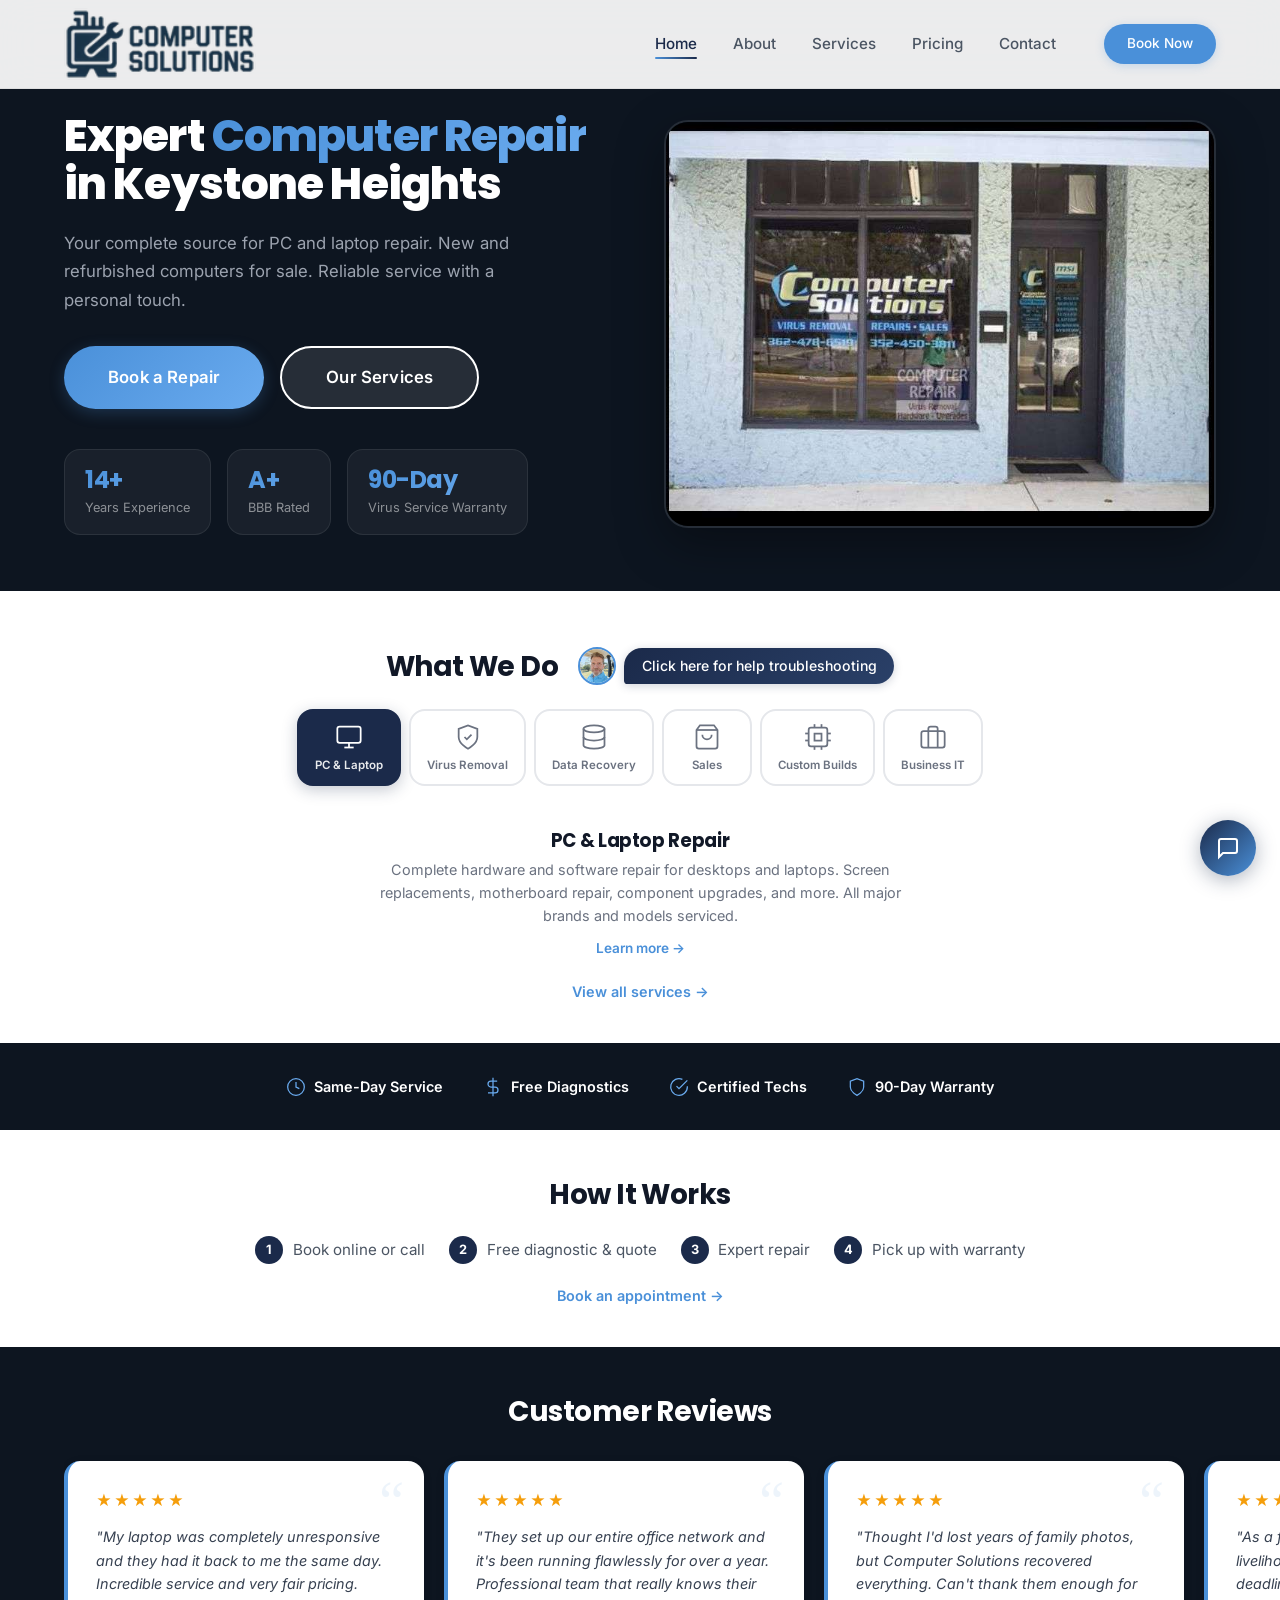
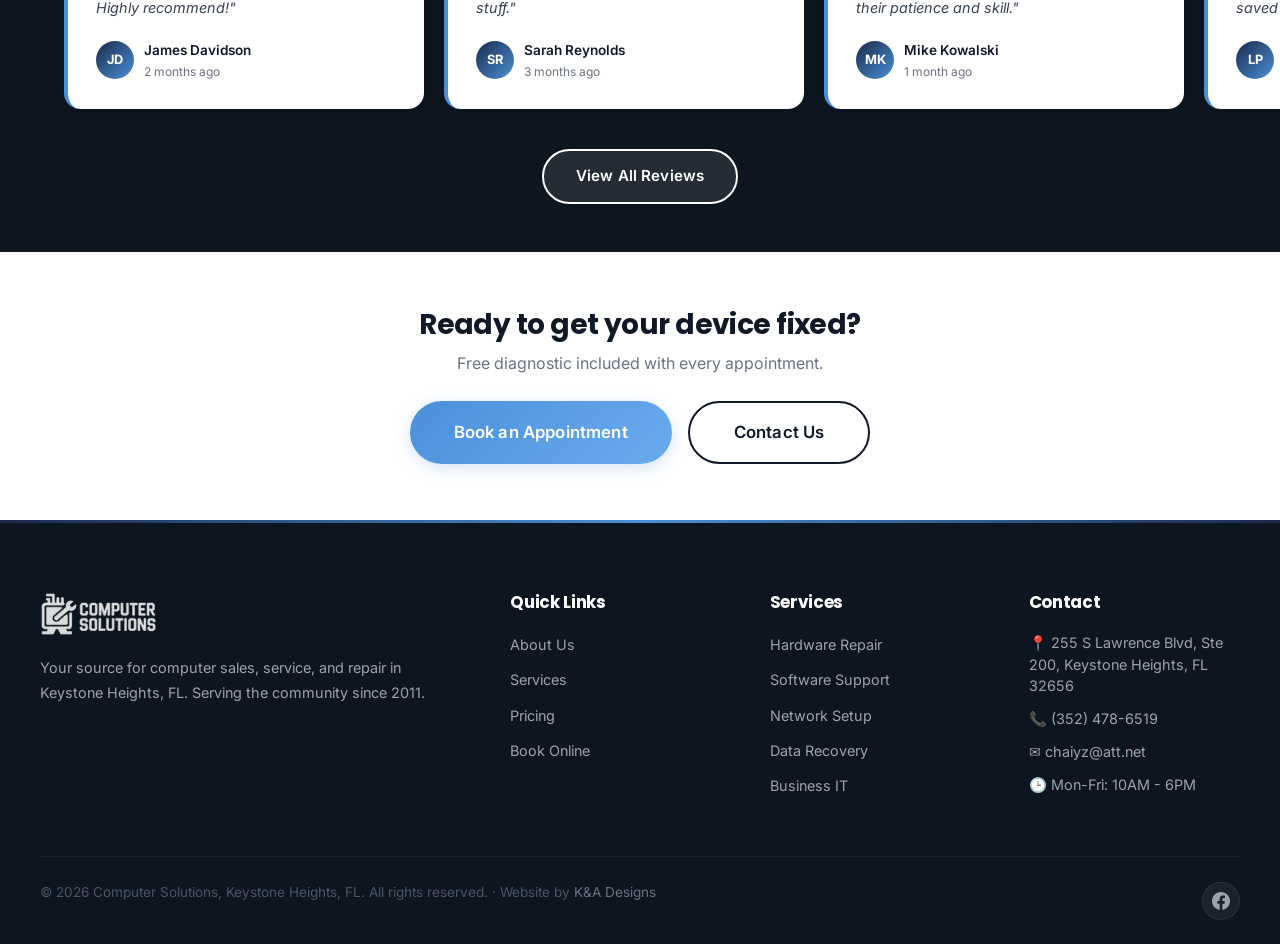
==== index.html @ bc024f02 "Optimize site: delete unused images, compress, preload, lazy load Deleted 8 unused images (2.8MB): B" ====
<!DOCTYPE html>
<html lang="en">
<head>
  <meta charset="UTF-8">
  <link rel="icon" href="favicon.ico" type="image/x-icon">
  <link rel="apple-touch-icon" href="images/favicon-180.png">
  <meta name="viewport" content="width=device-width, initial-scale=1.0">
  <meta name="description" content="Computer Solutions - Professional computer repair, IT support, and technology services in Keystone Heights, FL.">
  <title>Computer Solutions | Computer Repair & IT Services | Keystone Heights FL</title>
  <link rel="preconnect" href="https://fonts.googleapis.com" crossorigin>
  <link rel="preconnect" href="https://fonts.gstatic.com" crossorigin>
  <link href="https://fonts.googleapis.com/css2?family=Inter:wght@400;500;600;700&family=Poppins:wght@700&display=swap" rel="stylesheet">
  <link rel="preload" href="images/cs-logo.png" as="image">
  <link rel="stylesheet" href="css/styles.css">
</head>
<body>

  <header class="header" id="header">
    <nav class="nav container">
      <a href="index.html" class="logo">
        <img src="images/cs-logo.png" alt="Computer Solutions" class="nav-logo">
      </a>
      <ul class="nav-links" id="navLinks">
        <li><a href="index.html" class="active">Home</a></li>
        <li><a href="about.html">About</a></li>
        <li><a href="services.html">Services</a></li>
        <li><a href="pricing.html">Pricing</a></li>
        <li><a href="contact.html">Contact</a></li>
        <li class="nav-cta"><a href="#" data-open-contact class="btn btn-primary">Book Now</a></li>
      </ul>
      <button class="mobile-toggle" id="mobileToggle" aria-label="Toggle menu">
        <span></span><span></span><span></span>
      </button>
    </nav>
  </header>

  <!-- Hero -->
  <section class="hero hero-split">
    <div class="container">
      <div class="hero-split-grid">
        <div class="hero-text">
          <h1>Expert <span>Computer Repair</span> in Keystone Heights</h1>
          <p>Your complete source for PC and laptop repair. New and refurbished computers for sale. Reliable service with a personal touch.</p>
          <div class="hero-buttons">
            <a href="#" data-open-contact class="btn btn-accent btn-lg">Book a Repair</a>
            <a href="services.html" class="btn btn-outline btn-lg">Our Services</a>
          </div>
          <div class="hero-stats">
            <div class="hero-stat">
              <h3>14+</h3>
              <p>Years Experience</p>
            </div>
            <div class="hero-stat">
              <h3>A+</h3>
              <p>BBB Rated</p>
            </div>
            <div class="hero-stat">
              <h3>90-Day</h3>
              <p>Virus Service Warranty</p>
            </div>
          </div>
        </div>
        <div class="hero-image-wrap">
          <img src="images/storefront.jpg" alt="Computer Solutions storefront in Keystone Heights, FL">
        </div>
      </div>
    </div>
  </section>

  <!-- Services -->
  <section class="hp-services" id="servicesSection">
    <div class="container">
      <div class="svc-heading-row fade-in">
        <h2 class="hp-heading" style="margin-bottom:0;">What We Do</h2>
        <button class="robo-inline" id="roboOpenBtn">
          <img src="images/bio.jpg" alt="Robo Chaiyz" class="robo-avatar">
          <span>Click here for help troubleshooting</span>
        </button>
      </div>
      <div class="svc-showcase fade-in">
        <div class="svc-icons-row" id="svcIcons">
          <button class="svc-icon-btn active" data-index="0" aria-label="PC & Laptop Repair">
            <svg viewBox="0 0 24 24" fill="none" stroke="currentColor" stroke-width="1.5"><rect x="2" y="3" width="20" height="14" rx="2"/><line x1="8" y1="21" x2="16" y2="21"/><line x1="12" y1="17" x2="12" y2="21"/></svg>
            <span>PC & Laptop</span>
          </button>
          <button class="svc-icon-btn" data-index="1" aria-label="Virus Removal">
            <svg viewBox="0 0 24 24" fill="none" stroke="currentColor" stroke-width="1.5"><path d="M12 22s8-4 8-10V5l-8-3-8 3v7c0 6 8 10 8 10z"/><polyline points="9 12 11 14 15 10"/></svg>
            <span>Virus Removal</span>
          </button>
          <button class="svc-icon-btn" data-index="2" aria-label="Data Recovery">
            <svg viewBox="0 0 24 24" fill="none" stroke="currentColor" stroke-width="1.5"><ellipse cx="12" cy="5" rx="9" ry="3"/><path d="M21 12c0 1.66-4 3-9 3s-9-1.34-9-3"/><path d="M3 5v14c0 1.66 4 3 9 3s9-1.34 9-3V5"/></svg>
            <span>Data Recovery</span>
          </button>
          <button class="svc-icon-btn" data-index="3" aria-label="Computer Sales">
            <svg viewBox="0 0 24 24" fill="none" stroke="currentColor" stroke-width="1.5"><path d="M6 2L3 6v14a2 2 0 0 0 2 2h14a2 2 0 0 0 2-2V6l-3-4z"/><line x1="3" y1="6" x2="21" y2="6"/><path d="M16 10a4 4 0 0 1-8 0"/></svg>
            <span>Sales</span>
          </button>
          <button class="svc-icon-btn" data-index="4" aria-label="Custom Builds">
            <svg viewBox="0 0 24 24" fill="none" stroke="currentColor" stroke-width="1.5"><rect x="4" y="4" width="16" height="16" rx="2"/><path d="M9 9h6v6H9z"/><line x1="9" y1="1" x2="9" y2="4"/><line x1="15" y1="1" x2="15" y2="4"/><line x1="9" y1="20" x2="9" y2="23"/><line x1="15" y1="20" x2="15" y2="23"/><line x1="20" y1="9" x2="23" y2="9"/><line x1="20" y1="15" x2="23" y2="15"/><line x1="1" y1="9" x2="4" y2="9"/><line x1="1" y1="15" x2="4" y2="15"/></svg>
            <span>Custom Builds</span>
          </button>
          <button class="svc-icon-btn" data-index="5" aria-label="Business IT">
            <svg viewBox="0 0 24 24" fill="none" stroke="currentColor" stroke-width="1.5"><rect x="2" y="7" width="20" height="14" rx="2" ry="2"/><path d="M16 21V5a2 2 0 0 0-2-2h-4a2 2 0 0 0-2 2v16"/></svg>
            <span>Business IT</span>
          </button>
        </div>
        <div class="svc-detail-text" id="svcDetailInner"></div>
      </div>
      <a href="services.html" class="hp-link fade-in">View all services &rarr;</a>
    </div>
  </section>

  <!-- Why Us — inline, no boxes -->
  <section class="hp-why">
    <div class="container">
      <div class="hp-why-row fade-in">
        <div class="hp-why-item">
          <svg viewBox="0 0 24 24" fill="none" stroke="currentColor" stroke-width="1.5"><circle cx="12" cy="12" r="10"/><polyline points="12 6 12 12 16 14"/></svg>
          <strong>Same-Day Service</strong>
        </div>
        <div class="hp-why-item">
          <svg viewBox="0 0 24 24" fill="none" stroke="currentColor" stroke-width="1.5"><line x1="12" y1="1" x2="12" y2="23"/><path d="M17 5H9.5a3.5 3.5 0 0 0 0 7h5a3.5 3.5 0 0 1 0 7H6"/></svg>
          <strong>Free Diagnostics</strong>
        </div>
        <div class="hp-why-item">
          <svg viewBox="0 0 24 24" fill="none" stroke="currentColor" stroke-width="1.5"><path d="M22 11.08V12a10 10 0 1 1-5.93-9.14"/><polyline points="22 4 12 14.01 9 11.01"/></svg>
          <strong>Certified Techs</strong>
        </div>
        <div class="hp-why-item">
          <svg viewBox="0 0 24 24" fill="none" stroke="currentColor" stroke-width="1.5"><path d="M12 22s8-4 8-10V5l-8-3-8 3v7c0 6 8 10 8 10z"/></svg>
          <strong>90-Day Warranty</strong>
        </div>
      </div>
    </div>
  </section>

  <!-- Process — simple inline steps -->
  <section class="hp-process">
    <div class="container">
      <h2 class="hp-heading fade-in">How It Works</h2>
      <div class="hp-steps fade-in">
        <div class="hp-step"><span>1</span> Book online or call</div>
        <div class="hp-step"><span>2</span> Free diagnostic & quote</div>
        <div class="hp-step"><span>3</span> Expert repair</div>
        <div class="hp-step"><span>4</span> Pick up with warranty</div>
      </div>
      <a href="#" data-open-contact class="hp-link fade-in">Book an appointment &rarr;</a>
    </div>
  </section>


  <!-- Troubleshooter Modal -->
  <div class="contact-modal" id="tsModal">
    <div class="contact-modal-inner" style="max-width:600px;">
      <div class="contact-modal-header">
        <div style="display:flex;align-items:center;gap:0.6rem;">
          <img src="images/bio.jpg" alt="Robo Chaiyz" style="width:32px;height:32px;border-radius:50%;object-fit:cover;">
          <h3>Robo Chaiyz</h3>
        </div>
        <button class="contact-modal-close" id="tsModalClose" aria-label="Close">&times;</button>
      </div>
      <div class="ts-chat" id="tsChat" style="max-height:none;border:none;border-radius:0;">
        <div class="ts-messages" id="tsMessages" style="min-height:250px;max-height:50vh;">
          <div class="ts-msg bot"><img src="images/bio.jpg" alt="Robo Chaiyz" class="ts-avatar">Hey! I'm Robo Chaiyz. Tell me what's going on with your device and I'll try to help you fix it.</div>
        </div>
        <div class="ts-quick" id="tsQuick">
          <button data-msg="My computer is running really slow">Slow PC</button>
          <button data-msg="My computer won't turn on">Won't Power On</button>
          <button data-msg="I think I have a virus">Virus/Malware</button>
          <button data-msg="My Wi-Fi keeps disconnecting">Wi-Fi Issues</button>
        </div>
        <div class="ts-send-chat" id="tsSendChat" style="display:none;padding:0.6rem 1rem;border-top:1px solid var(--gray-100);text-align:center;">
          <p style="font-size:0.8rem;color:var(--gray-500);margin-bottom:0.4rem;">Done troubleshooting? We're happy to take it from here.</p>
          <button class="btn btn-accent" id="tsSendChatBtn" style="width:100%;font-size:0.85rem;padding:0.5rem;">Send this chat to our team &rarr;</button>
        </div>
        <form class="ts-input" id="tsForm">
          <input type="text" id="tsInput" placeholder="Describe your issue..." autocomplete="off">
          <button type="submit">
            <svg width="18" height="18" viewBox="0 0 24 24" fill="currentColor"><path d="M2.01 21L23 12 2.01 3 2 10l15 2-15 2z"/></svg>
          </button>
        </form>
      </div>
    </div>
  </div>

  <!-- Reviews -->
  <section class="hp-reviews reviews-section">
    <div class="container">
      <h2 class="hp-heading fade-in" style="color: var(--white);">Customer Reviews</h2>
      <div class="reviews-carousel fade-in">
        <div class="reviews-track" id="reviewsTrack">
          <p style="width:100%;text-align:center;color:var(--gray-400);padding:2rem 0;">Loading reviews...</p>
        </div>
      </div>
      <div class="text-center" style="margin-top: 1.5rem;">
        <a href="#" id="viewAllReviews" class="btn btn-outline">View All Reviews</a>
      </div>
    </div>
  </section>

  <!-- Reviews Modal -->
  <div class="reviews-modal" id="reviewsModal">
    <div class="reviews-modal-inner">
      <div class="reviews-modal-header">
        <h3>All Customer Reviews</h3>
        <button class="reviews-modal-close" id="reviewsModalClose" aria-label="Close">&times;</button>
      </div>
      <div class="reviews-modal-body">
        <div class="reviews-modal-grid" id="reviewsModalGrid"></div>
      </div>
      <div class="reviews-modal-footer">
        <a href="https://www.google.com/maps/place/?q=place_id:YOUR_PLACE_ID" target="_blank" rel="noopener">View on Google Maps &rarr;</a>
      </div>
    </div>
  </div>

  <!-- CTA — clean, no box -->
  <section class="hp-cta">
    <div class="container text-center">
      <h2>Ready to get your device fixed?</h2>
      <p>Free diagnostic included with every appointment.</p>
      <div class="hp-cta-buttons">
        <a href="#" data-open-contact class="btn btn-accent btn-lg">Book an Appointment</a>
        <a href="contact.html" class="btn btn-outline-dark btn-lg">Contact Us</a>
      </div>
    </div>
  </section>

  <!-- Footer -->
  <footer class="footer">
    <div class="footer-inner container">
      <div class="footer-grid">
        <div class="footer-about">
          <a href="index.html" class="logo">
            <img src="images/cs-logo.png" alt="Computer Solutions" class="footer-logo">
          </a>
          <p>Your source for computer sales, service, and repair in Keystone Heights, FL. Serving the community since 2011.</p>
        </div>
        <div>
          <h4>Quick Links</h4>
          <ul class="footer-links">
            <li><a href="about.html">About Us</a></li>
            <li><a href="services.html">Services</a></li>
            <li><a href="pricing.html">Pricing</a></li>
            <li><a href="#" data-open-contact>Book Online</a></li>
          </ul>
        </div>
        <div>
          <h4>Services</h4>
          <ul class="footer-links">
            <li><a href="services.html">Hardware Repair</a></li>
            <li><a href="services.html">Software Support</a></li>
            <li><a href="services.html">Network Setup</a></li>
            <li><a href="services.html">Data Recovery</a></li>
            <li><a href="services.html">Business IT</a></li>
          </ul>
        </div>
        <div>
          <h4>Contact</h4>
          <ul class="footer-contact">
            <li>&#128205; 255 S Lawrence Blvd, Ste 200, Keystone Heights, FL 32656</li>
            <li>&#128222; (352) 478-6519</li>
            <li>&#9993; chaiyz@att.net</li>
            <li>&#128338; Mon-Fri: 10AM - 6PM</li>
          </ul>
        </div>
      </div>
      <div class="footer-bottom">
        <p>&copy; 2026 Computer Solutions, Keystone Heights, FL. All rights reserved. · Website by <a href="https://kandadesigners.com/" target="_blank" rel="noopener" style="color:var(--gray-500);">K&amp;A Designs</a></p>
        <div class="footer-social">
          <a href="https://www.facebook.com/cskeystone/" aria-label="Facebook" target="_blank" rel="noopener"><svg width="18" height="18" viewBox="0 0 24 24" fill="currentColor"><path d="M24 12.073c0-6.627-5.373-12-12-12s-12 5.373-12 12c0 5.99 4.388 10.954 10.125 11.854v-8.385H7.078v-3.47h3.047V9.43c0-3.007 1.792-4.669 4.533-4.669 1.312 0 2.686.235 2.686.235v2.953H15.83c-1.491 0-1.956.925-1.956 1.874v2.25h3.328l-.532 3.47h-2.796v8.385C19.612 23.027 24 18.062 24 12.073z"/></svg></a>
        </div>
      </div>
    </div>
  </footer>

  <!-- Send Chat Modal -->
  <div class="contact-modal" id="tsChatModal">
    <div class="contact-modal-inner" style="max-width:440px;">
      <div class="contact-modal-header">
        <h3>Send Chat to Our Team</h3>
        <button class="contact-modal-close" id="tsChatModalClose" aria-label="Close">&times;</button>
      </div>
      <div class="contact-modal-body">
        <p style="font-size:0.85rem;color:var(--gray-500);margin-bottom:1rem;">We'll review your troubleshooting chat and get back to you with next steps.</p>
        <form id="tsChatForm">
          <input type="hidden" name="access_key" value="" class="web3forms-key">
          <input type="hidden" name="subject" value="Troubleshooting Chat from Computer Solutions Website">
          <input type="hidden" name="from_name" value="Computer Solutions Troubleshooter">
          <input type="hidden" name="chat_transcript" id="tsChatTranscript" value="">
          <div class="form-group">
            <label for="tsName">Name *</label>
            <input type="text" id="tsName" name="name" required placeholder="Your name">
          </div>
          <div class="form-group">
            <label for="tsPhone">Phone *</label>
            <input type="tel" id="tsPhone" name="phone" required placeholder="(352) 000-0000">
          </div>
          <div class="form-group">
            <label for="tsEmail">Email</label>
            <input type="email" id="tsEmail" name="email" placeholder="you@email.com">
          </div>
          <button type="submit" class="btn btn-accent btn-lg" style="width:100%;">Send to Our Team</button>
        </form>
        <div class="form-success-inline" id="tsChatSuccess">
          <div class="success-icon">&#10003;</div>
          <h4>Chat Sent!</h4>
          <p>Our team will review the conversation and reach out shortly.</p>
        </div>
      </div>
    </div>
  </div>

  <!-- Contact Modal -->
  <div class="contact-modal" id="contactModal">
    <div class="contact-modal-inner">
      <div class="contact-modal-header">
        <h3>Book a Repair</h3>
        <button class="contact-modal-close" id="contactModalClose" aria-label="Close">&times;</button>
      </div>
      <div class="contact-modal-body">
        <form id="modalContactForm">
          <input type="hidden" name="access_key" value="" class="web3forms-key">
          <input type="hidden" name="subject" value="Repair Request from Computer Solutions Website">
          <input type="hidden" name="from_name" value="Computer Solutions Website">
          <div class="form-row">
            <div class="form-group">
              <label for="mcName">Name *</label>
              <input type="text" id="mcName" name="name" required placeholder="Your name">
            </div>
            <div class="form-group">
              <label for="mcPhone">Phone *</label>
              <input type="tel" id="mcPhone" name="phone" required placeholder="(352) 000-0000">
            </div>
          </div>
          <div class="form-group">
            <label for="mcEmail">Email *</label>
            <input type="email" id="mcEmail" name="email" required placeholder="you@email.com">
          </div>
          <div class="form-group">
            <label for="mcService">Service Needed</label>
            <select id="mcService" name="service">
              <option value="">Select a service...</option>
              <option value="PC/Laptop Repair">PC / Laptop Repair</option>

              <option value="Virus Removal">Virus & Malware Removal</option>
              <option value="Data Recovery">Data Recovery</option>
              <option value="Computer Purchase">Buy a Computer</option>
              <option value="Business IT">Business IT Support</option>
              <option value="Custom Build">Custom Computer Build</option>
              <option value="Other">Other / Not Sure</option>
            </select>
          </div>
          <div class="form-group">
            <label for="mcMessage">Describe the issue</label>
            <textarea id="mcMessage" name="message" placeholder="What's going on with your device?"></textarea>
          </div>
          <button type="submit" class="btn btn-accent btn-lg" style="width:100%;">Send Request</button>
        </form>
        <div class="form-success-inline" id="modalContactSuccess">
          <div class="success-icon">&#10003;</div>
          <h4>Request Sent!</h4>
          <p>We'll get back to you shortly. Or call us now at <a href="tel:3524786519" style="color:var(--accent);font-weight:600;">(352) 478-6519</a></p>
        </div>
      </div>
    </div>
  </div>

  <script src="js/config.js"></script>
  <script src="js/main.js"></script>
  <script defer src="js/chatbot.js"></script>
  <script defer src="js/reviews.js"></script>
</body>
</html>
---- css/styles.css ----
/* ============================================
   Computer Solutions - Premium Stylesheet
   ============================================ */

/* --- CSS Variables --- */
:root {
  --primary: #1b2a4a;
  --primary-light: #2a4068;
  --primary-dark: #111d35;
  --accent: #4a90d9;
  --accent-light: #6aabef;
  --accent-glow: rgba(74, 144, 217, 0.25);
  --dark: #0d1520;
  --dark-light: #152238;
  --gray-900: #111827;
  --gray-800: #1f2937;
  --gray-700: #374151;
  --gray-600: #4b5563;
  --gray-500: #6b7280;
  --gray-400: #9ca3af;
  --gray-300: #d1d5db;
  --gray-200: #e5e7eb;
  --gray-100: #f3f4f6;
  --gray-50: #f9fafb;
  --white: #ffffff;
  --success: #10b981;
  --warning: #f59e0b;
  --danger: #ef4444;
  --font-main: 'Inter', -apple-system, BlinkMacSystemFont, 'Segoe UI', sans-serif;
  --font-heading: 'Poppins', 'Inter', -apple-system, BlinkMacSystemFont, 'Segoe UI', sans-serif;
  --shadow-sm: 0 1px 2px rgba(0, 0, 0, 0.05);
  --shadow: 0 1px 3px rgba(0, 0, 0, 0.1), 0 1px 2px rgba(0, 0, 0, 0.06);
  --shadow-md: 0 4px 6px -1px rgba(0, 0, 0, 0.1), 0 2px 4px -1px rgba(0, 0, 0, 0.06);
  --shadow-lg: 0 10px 15px -3px rgba(0, 0, 0, 0.1), 0 4px 6px -2px rgba(0, 0, 0, 0.05);
  --shadow-xl: 0 20px 25px -5px rgba(0, 0, 0, 0.1), 0 10px 10px -5px rgba(0, 0, 0, 0.04);
  --shadow-glow: 0 0 20px rgba(74, 144, 217, 0.15);
  --radius: 8px;
  --radius-lg: 16px;
  --radius-xl: 24px;
  --transition: all 0.3s cubic-bezier(0.4, 0, 0.2, 1);
  --glass-bg: rgba(255, 255, 255, 0.08);
  --glass-border: rgba(255, 255, 255, 0.12);
  --glass-bg-light: rgba(255, 255, 255, 0.85);
  --glass-border-light: rgba(255, 255, 255, 0.6);
}

/* --- Reset & Base --- */
*,
*::before,
*::after {
  margin: 0;
  padding: 0;
  box-sizing: border-box;
}

::selection {
  background: var(--accent);
  color: var(--white);
}

html {
  scroll-behavior: smooth;
  font-size: 16px;
}

body {
  font-family: var(--font-main);
  color: var(--gray-700);
  background: var(--white);
  line-height: 1.6;
  -webkit-font-smoothing: antialiased;
  overflow-x: hidden;
}

a {
  text-decoration: none;
  color: inherit;
  transition: var(--transition);
}

ul { list-style: none; }

img {
  max-width: 100%;
  height: auto;
  display: block;
}

/* --- Typography --- */
h1, h2, h3, h4, h5, h6 {
  font-family: var(--font-heading);
  color: var(--gray-900);
  font-weight: 700;
  line-height: 1.2;
  letter-spacing: -0.02em;
}

h1 { font-size: 3.25rem; font-weight: 800; }
h2 { font-size: 2.5rem; }
h3 { font-size: 1.5rem; }
h4 { font-size: 1.2rem; }

p {
  margin-bottom: 1rem;
  color: var(--gray-600);
  line-height: 1.7;
}

/* --- Utility Classes --- */
.container {
  max-width: 1200px;
  margin: 0 auto;
  padding: 0 1.5rem;
}

.section {
  padding: 6rem 0;
  position: relative;
}

.section-dark {
  background: var(--dark);
  color: var(--white);
}

.section-dark p { color: var(--gray-300); }
.section-dark h2, .section-dark h3, .section-dark h4 { color: var(--white); }

.section-gray {
  background: var(--gray-50);
}

.section-header {
  margin-bottom: 3.5rem;
}

.section-header.centered {
  text-align: center;
}

.section-header h2 {
  margin-bottom: 1rem;
  position: relative;
}

.section-header .section-label {
  display: inline-block;
  font-family: var(--font-main);
  font-size: 0.8rem;
  font-weight: 700;
  letter-spacing: 0.15em;
  text-transform: uppercase;
  color: var(--accent);
  margin-bottom: 0.75rem;
  padding: 0.35rem 1rem;
  background: rgba(74, 144, 217, 0.1);
  border-radius: 20px;
}

.section-header p {
  max-width: 550px;
  font-size: 1.1rem;
}

.section-header.centered p {
  margin-left: auto;
  margin-right: auto;
}

.text-center { text-align: center; }
.text-primary { color: var(--primary); }
.text-white { color: var(--white); }

/* --- Angled Section Dividers --- */
.section-angled {
  position: relative;
}

.section-angled::before {
  content: '';
  position: absolute;
  top: -40px;
  left: 0;
  right: 0;
  height: 80px;
  background: inherit;
  clip-path: polygon(0 50%, 100% 0, 100% 100%, 0 100%);
  z-index: 1;
}

/* --- Buttons --- */
.btn {
  display: inline-flex;
  align-items: center;
  gap: 0.5rem;
  padding: 0.85rem 2rem;
  border: none;
  border-radius: 50px;
  font-size: 0.95rem;
  font-weight: 600;
  cursor: pointer;
  transition: var(--transition);
  font-family: var(--font-main);
  text-align: center;
  justify-content: center;
  position: relative;
  letter-spacing: 0.01em;
  white-space: nowrap;
  min-height: 44px;
}

.btn-primary {
  background: linear-gradient(135deg, var(--primary), var(--primary-light));
  color: var(--white);
  box-shadow: 0 4px 15px rgba(27, 42, 74, 0.3);
}

.btn-primary:hover {
  transform: translateY(-2px);
  box-shadow: 0 6px 25px rgba(27, 42, 74, 0.4);
}

.btn-accent {
  background: linear-gradient(135deg, var(--accent), var(--accent-light));
  color: var(--white);
  box-shadow: 0 4px 15px var(--accent-glow);
}

.btn-accent:hover {
  transform: translateY(-2px);
  box-shadow: 0 6px 25px rgba(74, 144, 217, 0.4);
}

.btn-outline {
  background: rgba(255, 255, 255, 0.1);
  color: var(--white);
  border: 2px solid var(--white);
}

.btn-outline:hover {
  background: var(--white);
  color: var(--primary);
  border-color: var(--white);
  transform: translateY(-2px);
}

.btn-outline-dark {
  background: transparent;
  color: var(--gray-900);
  border: 2px solid var(--gray-900);
}

.btn-outline-dark:hover {
  background: var(--gray-900);
  color: var(--white);
  transform: translateY(-2px);
  box-shadow: 0 4px 15px rgba(0, 0, 0, 0.2);
}

.btn-lg {
  padding: 1rem 2.75rem;
  font-size: 1.05rem;
  min-height: 50px;
}

.btn-white {
  background: var(--white);
  color: var(--gray-900);
  box-shadow: 0 4px 15px rgba(0, 0, 0, 0.15);
}

.btn-white:hover {
  background: var(--gray-50);
  transform: translateY(-2px);
  box-shadow: 0 8px 30px rgba(0, 0, 0, 0.2);
}

/* --- Header / Navigation --- */
.header {
  position: fixed;
  top: 0;
  left: 0;
  right: 0;
  z-index: 1000;
  background: rgba(255, 255, 255, 0.92);
  backdrop-filter: blur(20px);
  -webkit-backdrop-filter: blur(20px);
  border-bottom: 1px solid rgba(0, 0, 0, 0.06);
  transition: var(--transition);
}

.header.scrolled {
  box-shadow: 0 4px 30px rgba(0, 0, 0, 0.08);
}

.nav {
  display: flex;
  align-items: center;
  justify-content: space-between;
  height: 88px;
}

.logo {
  display: flex;
  align-items: center;
}

.nav-logo {
  height: 72px;
  width: auto;
  transition: var(--transition);
}

.header.scrolled .nav-logo {
  height: 56px;
}

.nav-links {
  display: flex;
  align-items: center;
  gap: 2.25rem;
}

.nav-links a {
  font-weight: 500;
  color: var(--gray-600);
  position: relative;
  padding: 0.25rem 0;
  font-size: 0.95rem;
}

.nav-links a::after {
  content: '';
  position: absolute;
  bottom: -2px;
  left: 0;
  width: 0;
  height: 2px;
  background: linear-gradient(90deg, var(--accent), var(--primary));
  transition: var(--transition);
  border-radius: 2px;
}

.nav-links a:hover,
.nav-links a.active {
  color: var(--primary);
}

.nav-links a:hover::after,
.nav-links a.active::after {
  width: 100%;
}

.nav-cta {
  margin-left: 0.75rem;
}

.nav-cta .btn {
  padding: 0.55rem 1.4rem;
  font-size: 0.85rem;
  min-height: 38px;
  background: var(--accent);
  color: var(--white);
  box-shadow: 0 2px 10px var(--accent-glow);
}

.nav-cta .btn:hover {
  background: var(--accent-light);
  box-shadow: 0 4px 18px rgba(74, 144, 217, 0.35);
}

.mobile-toggle {
  display: none;
  flex-direction: column;
  gap: 5px;
  cursor: pointer;
  background: none;
  border: none;
  padding: 0.5rem;
}

.mobile-toggle span {
  display: block;
  width: 24px;
  height: 2px;
  background: var(--gray-900);
  transition: var(--transition);
  border-radius: 2px;
}

/* --- Hero Section (Split Layout) --- */
.hero {
  padding: 0;
  position: relative;
  overflow: hidden;
}

.hero-split {
  background: var(--dark);
  padding: 7rem 0 3.5rem;
}

.hero-split-grid {
  display: grid;
  grid-template-columns: 1fr 1fr;
  gap: 3rem;
  align-items: center;
}

.hero-image-wrap {
  border-radius: var(--radius-xl);
  overflow: hidden;
  box-shadow: 0 16px 48px rgba(0, 0, 0, 0.35);
  border: 2px solid rgba(255, 255, 255, 0.1);
}

.hero-image-wrap img {
  width: 100%;
  height: 100%;
  object-fit: contain;
  display: block;
}

.hero-text h1 {
  color: var(--white);
  font-size: 2.75rem;
  margin-bottom: 1.25rem;
  line-height: 1.1;
}

.hero-text h1 span {
  background: linear-gradient(135deg, var(--accent), var(--accent-light));
  -webkit-background-clip: text;
  -webkit-text-fill-color: transparent;
  background-clip: text;
}

.hero-text p {
  color: var(--gray-400);
  font-size: 1.05rem;
  margin-bottom: 2rem;
  max-width: 500px;
  line-height: 1.7;
}

.hero-buttons {
  display: flex;
  gap: 1rem;
  flex-wrap: wrap;
  margin-bottom: 0;
}

.hero-stats {
  display: flex;
  gap: 1rem;
  margin-top: 2.5rem;
  flex-wrap: wrap;
}

.hero-stat {
  background: rgba(255, 255, 255, 0.05);
  border: 1px solid rgba(255, 255, 255, 0.08);
  border-radius: var(--radius-lg);
  padding: 1rem 1.25rem;
}

.hero-stat h3 {
  background: linear-gradient(135deg, var(--accent), var(--accent-light));
  -webkit-background-clip: text;
  -webkit-text-fill-color: transparent;
  background-clip: text;
  font-size: 1.5rem;
  margin-bottom: 0.1rem;
}

.hero-stat p {
  color: rgba(255, 255, 255, 0.5);
  font-size: 0.8rem;
  margin: 0;
}

/* --- Features / Services Grid --- */
.features-grid {
  display: grid;
  grid-template-columns: repeat(3, 1fr);
  gap: 2rem;
}

.feature-card {
  background: var(--white);
  border: 1px solid var(--gray-200);
  border-radius: var(--radius-lg);
  padding: 2.25rem;
  transition: var(--transition);
  position: relative;
  overflow: hidden;
}

.feature-card::before {
  content: '';
  position: absolute;
  top: 0;
  left: 0;
  right: 0;
  height: 3px;
  background: linear-gradient(90deg, var(--primary), var(--accent));
  opacity: 0;
  transition: var(--transition);
}

.feature-card:hover {
  transform: translateY(-6px);
  box-shadow: 0 12px 40px rgba(27, 42, 74, 0.12);
  border-color: transparent;
}

.feature-card:hover::before {
  opacity: 1;
}

.feature-icon {
  width: 64px;
  height: 64px;
  border-radius: 50%;
  overflow: hidden;
  margin-bottom: 1.5rem;
  transition: var(--transition);
  box-shadow: 0 2px 8px rgba(0, 0, 0, 0.08);
}

.feature-icon img {
  width: 100%;
  height: 100%;
  object-fit: cover;
}

.feature-card:hover .feature-icon {
  transform: scale(1.08);
  box-shadow: 0 4px 16px var(--accent-glow);
}

.feature-card h3 {
  margin-bottom: 0.75rem;
  font-size: 1.3rem;
}

.feature-card p {
  font-size: 0.95rem;
  margin: 0;
  color: var(--gray-500);
}

/* --- About Page Values --- */
.values-grid {
  display: grid;
  grid-template-columns: repeat(3, 1fr);
  gap: 1.5rem;
}

.value-item {
  display: flex;
  gap: 1rem;
  padding: 1.25rem;
  background: var(--glass-bg);
  backdrop-filter: blur(12px);
  border: 1px solid var(--glass-border);
  border-radius: var(--radius-lg);
  transition: var(--transition);
}

.value-item:hover {
  background: rgba(255, 255, 255, 0.1);
  border-color: rgba(74, 144, 217, 0.3);
}

.value-item svg {
  width: 32px;
  height: 32px;
  min-width: 32px;
  color: var(--accent-light);
}

.value-item h4 {
  color: var(--white);
  font-size: 0.95rem;
  margin-bottom: 0.25rem;
}

.value-item p {
  margin: 0;
  font-size: 0.85rem;
  color: var(--gray-400);
  line-height: 1.5;
}

@media (max-width: 768px) {
  .values-grid { grid-template-columns: 1fr; }
}

/* --- Home Page Sections (clean, no containers) --- */
.hp-heading {
  font-size: 1.75rem;
  margin-bottom: 1.5rem;
  text-align: center;
}

.hp-link {
  display: block;
  text-align: center;
  margin-top: 1.25rem;
  color: var(--accent);
  font-weight: 600;
  font-size: 0.9rem;
}

.hp-link:hover {
  text-decoration: underline;
}

.hp-services {
  padding: 3.5rem 0 2.5rem;
}

.hp-why {
  padding: 2rem 0;
  background: var(--dark);
}

.hp-why-row {
  display: flex;
  justify-content: center;
  gap: 2.5rem;
  flex-wrap: wrap;
}

.hp-why-item {
  display: flex;
  align-items: center;
  gap: 0.5rem;
  color: var(--gray-300);
  font-size: 0.9rem;
}

.hp-why-item svg {
  width: 20px;
  height: 20px;
  color: var(--accent-light);
  flex-shrink: 0;
}

.hp-why-item strong {
  color: var(--white);
  font-weight: 600;
}

.hp-process {
  padding: 3rem 0 2.5rem;
}

.hp-steps {
  display: flex;
  justify-content: center;
  gap: 1.5rem;
  flex-wrap: wrap;
}

.hp-step {
  display: flex;
  align-items: center;
  gap: 0.6rem;
  font-size: 0.95rem;
  color: var(--gray-600);
}

.hp-step span {
  width: 28px;
  height: 28px;
  background: var(--primary);
  color: var(--white);
  border-radius: 50%;
  display: inline-flex;
  align-items: center;
  justify-content: center;
  font-size: 0.8rem;
  font-weight: 700;
  flex-shrink: 0;
}

.hp-reviews {
  padding: 3rem 0;
  background: var(--dark);
}

.hp-cta {
  padding: 3.5rem 0;
}

.hp-cta h2 {
  font-size: 1.75rem;
  margin-bottom: 0.5rem;
}

.hp-cta p {
  color: var(--gray-500);
  margin-bottom: 1.5rem;
}

.hp-cta-buttons {
  display: flex;
  gap: 1rem;
  justify-content: center;
  flex-wrap: wrap;
}

@media (max-width: 768px) {
  .hp-why-row { gap: 1.25rem; }
  .hp-steps { flex-direction: column; align-items: center; }
  .hp-why-item { font-size: 0.82rem; }
}

/* --- Services Showcase (Home Page) --- */
.svc-showcase {
  max-width: 800px;
  margin: 0 auto;
}

.svc-icons-row {
  display: flex;
  justify-content: center;
  gap: 0.5rem;
  flex-wrap: wrap;
  margin-bottom: 1.5rem;
}

.svc-icon-btn {
  display: flex;
  flex-direction: column;
  align-items: center;
  gap: 0.4rem;
  padding: 0.75rem 1rem;
  background: var(--white);
  border: 2px solid var(--gray-200);
  border-radius: var(--radius-lg);
  cursor: pointer;
  transition: var(--transition);
  min-width: 90px;
  font-family: var(--font-main);
}

.svc-icon-btn svg {
  width: 28px;
  height: 28px;
  color: var(--gray-500);
  transition: var(--transition);
  pointer-events: none;
}

.svc-icon-btn span {
  font-size: 0.72rem;
  font-weight: 600;
  color: var(--gray-500);
  transition: var(--transition);
  pointer-events: none;
}

.svc-icon-btn:hover {
  border-color: var(--accent);
  background: rgba(74, 144, 217, 0.04);
}

.svc-icon-btn:hover svg,
.svc-icon-btn:hover span {
  color: var(--accent);
}

.svc-icon-btn.active {
  border-color: var(--primary);
  background: var(--primary);
  box-shadow: 0 4px 15px rgba(27, 42, 74, 0.25);
}

.svc-icon-btn.active svg {
  color: var(--white);
}

.svc-icon-btn.active span {
  color: rgba(255, 255, 255, 0.9);
}

.svc-detail-text {
  text-align: center;
  padding: 1.25rem 1rem 0;
  min-height: 80px;
  animation: svcFadeIn 0.35s ease;
}

.svc-detail-text h3 {
  font-size: 1.15rem;
  margin-bottom: 0.35rem;
}

.svc-detail-text p {
  font-size: 0.9rem;
  color: var(--gray-500);
  max-width: 550px;
  margin: 0 auto 0.5rem;
  line-height: 1.6;
}

.svc-detail-text a {
  color: var(--accent);
  font-weight: 600;
  font-size: 0.85rem;
}

.svc-detail-text a:hover {
  text-decoration: underline;
}

@keyframes svcFadeIn {
  from { opacity: 0; transform: translateY(8px); }
  to { opacity: 1; transform: translateY(0); }
}

@media (max-width: 768px) {
  .svc-icon-btn {
    min-width: 75px;
    padding: 0.6rem 0.75rem;
  }

  .svc-icon-btn svg {
    width: 24px;
    height: 24px;
  }

  .svc-icon-btn span {
    font-size: 0.65rem;
  }

  .svc-detail-text {
    padding: 1rem 0.5rem 0;
  }
}

/* --- Service Cards (detailed) --- */
.service-card {
  background: var(--white);
  border: 1px solid var(--gray-200);
  border-radius: var(--radius-lg);
  overflow: hidden;
  transition: var(--transition);
}

.service-card:hover {
  transform: translateY(-6px);
  box-shadow: 0 12px 40px rgba(27, 42, 74, 0.12);
}

.service-card-image {
  height: 220px;
  overflow: hidden;
  position: relative;
}

.service-card-image img {
  width: 100%;
  height: 100%;
  object-fit: cover;
  transition: transform 0.5s ease;
}

.service-card:hover .service-card-image img {
  transform: scale(1.05);
}

.service-card-body {
  padding: 1.75rem;
}

.service-card-body h3 {
  margin-bottom: 0.75rem;
}

.service-card-body ul { margin-top: 1rem; }

.service-card-body ul li {
  padding: 0.4rem 0;
  padding-left: 1.5rem;
  position: relative;
  color: var(--gray-600);
  font-size: 0.95rem;
}

.service-card-body ul li::before {
  content: '\2713';
  position: absolute;
  left: 0;
  color: var(--accent);
  font-weight: 700;
}

/* --- Pricing --- */
.pricing-grid {
  display: grid;
  grid-template-columns: repeat(3, 1fr);
  gap: 2rem;
  align-items: start;
}

.pricing-card {
  background: var(--white);
  border: 1px solid var(--gray-200);
  border-radius: var(--radius-xl);
  padding: 2.75rem 2.25rem;
  text-align: center;
  transition: var(--transition);
  position: relative;
}

.pricing-card.featured {
  border: 2px solid var(--accent);
  transform: scale(1.04);
  box-shadow: 0 12px 40px var(--accent-glow);
}

.pricing-card.featured::before {
  content: 'Most Popular';
  position: absolute;
  top: -14px;
  left: 50%;
  transform: translateX(-50%);
  background: linear-gradient(135deg, var(--accent), var(--accent-light));
  color: var(--white);
  padding: 0.3rem 1.5rem;
  border-radius: 20px;
  font-size: 0.8rem;
  font-weight: 700;
  letter-spacing: 0.03em;
}

.pricing-card:hover {
  box-shadow: 0 12px 40px rgba(27, 42, 74, 0.1);
  transform: translateY(-4px);
}

.pricing-card.featured:hover {
  transform: scale(1.04) translateY(-4px);
}

.pricing-card h3 {
  margin-bottom: 0.5rem;
  font-size: 1.35rem;
}

.pricing-card .price {
  font-size: 3.25rem;
  font-weight: 800;
  color: var(--primary);
  margin: 1rem 0;
  font-family: var(--font-heading);
}

.pricing-card .price small {
  font-size: 1rem;
  font-weight: 400;
  color: var(--gray-500);
}

.pricing-card .price-note {
  font-size: 0.85rem;
  color: var(--gray-500);
  margin-bottom: 1.5rem;
}

.pricing-features {
  text-align: left;
  margin-bottom: 2rem;
}

.pricing-features li {
  padding: 0.55rem 0;
  padding-left: 1.75rem;
  position: relative;
  color: var(--gray-600);
  border-bottom: 1px solid var(--gray-100);
}

.pricing-features li:last-child {
  border-bottom: none;
}

.pricing-features li::before {
  content: '\2713';
  position: absolute;
  left: 0;
  color: var(--accent);
  font-weight: 700;
}

.pricing-card .btn { width: 100%; }

/* --- Testimonials --- */
.testimonials-grid {
  display: grid;
  grid-template-columns: repeat(3, 1fr);
  gap: 2rem;
}

.testimonial-card {
  background: var(--white);
  border-radius: var(--radius-lg);
  padding: 2.25rem;
  transition: var(--transition);
  position: relative;
  border-left: 4px solid var(--accent);
  box-shadow: 0 2px 12px rgba(0, 0, 0, 0.04);
}

.testimonial-card::before {
  content: '\201C';
  position: absolute;
  top: 1rem;
  right: 1.5rem;
  font-size: 4rem;
  line-height: 1;
  font-family: Georgia, serif;
  color: rgba(74, 144, 217, 0.12);
  pointer-events: none;
}

.testimonial-card:hover {
  box-shadow: 0 8px 30px rgba(27, 42, 74, 0.1);
  transform: translateY(-4px);
}

.testimonial-stars {
  color: var(--warning);
  font-size: 1rem;
  margin-bottom: 1rem;
  letter-spacing: 3px;
}

.testimonial-text {
  font-style: italic;
  color: var(--gray-700);
  margin-bottom: 1.5rem;
  line-height: 1.75;
  font-size: 0.95rem;
}

.testimonial-author {
  display: flex;
  align-items: center;
  gap: 0.75rem;
}

.testimonial-avatar {
  width: 44px;
  height: 44px;
  border-radius: 50%;
  background: linear-gradient(135deg, var(--primary), var(--accent));
  display: flex;
  align-items: center;
  justify-content: center;
  color: var(--white);
  font-weight: 700;
  font-size: 0.95rem;
}

.testimonial-author-info h4 {
  font-size: 0.9rem;
  margin-bottom: 0.1rem;
  font-family: var(--font-main);
  font-weight: 600;
}

.testimonial-author-info p {
  font-size: 0.8rem;
  color: var(--gray-500);
  margin: 0;
}

/* --- CTA Banner --- */
.cta-banner {
  background: linear-gradient(135deg, var(--dark) 0%, var(--primary) 50%, var(--primary-dark) 100%);
  padding: 5.5rem 0;
  text-align: center;
  position: relative;
  overflow: hidden;
}

.cta-banner::before {
  content: '';
  position: absolute;
  inset: 0;
  background: radial-gradient(circle at 30% 50%, rgba(74, 144, 217, 0.15) 0%, transparent 60%),
              radial-gradient(circle at 70% 50%, rgba(106, 171, 239, 0.1) 0%, transparent 50%);
}

.cta-banner .container {
  position: relative;
  z-index: 1;
}

.cta-banner h2 {
  color: var(--white);
  margin-bottom: 1rem;
  font-size: 2.5rem;
}

.cta-banner p {
  color: rgba(255, 255, 255, 0.75);
  font-size: 1.15rem;
  max-width: 550px;
  margin: 0 auto 2.5rem;
}

.cta-buttons {
  display: flex;
  gap: 1rem;
  justify-content: center;
  flex-wrap: wrap;
}

/* --- Why Choose Us (Dark Glass) --- */
.why-section {
  background: linear-gradient(135deg, var(--dark) 0%, var(--primary-dark) 100%);
  position: relative;
  overflow: hidden;
  padding: 3.5rem 0;
}

.why-section::before {
  content: '';
  position: absolute;
  inset: 0;
  background: radial-gradient(ellipse at 20% 80%, rgba(74, 144, 217, 0.08) 0%, transparent 50%);
}

.why-row {
  display: grid;
  grid-template-columns: repeat(4, 1fr);
  gap: 1.5rem;
  position: relative;
  z-index: 1;
}

.why-item {
  text-align: center;
  padding: 1.1rem 0.75rem;
  background: var(--glass-bg);
  backdrop-filter: blur(12px);
  -webkit-backdrop-filter: blur(12px);
  border: 1px solid var(--glass-border);
  border-radius: var(--radius);
  transition: var(--transition);
}

.why-item:hover {
  background: rgba(255, 255, 255, 0.1);
  border-color: rgba(74, 144, 217, 0.3);
  transform: translateY(-2px);
}

.why-item svg {
  width: 26px;
  height: 26px;
  color: var(--accent-light);
  margin-bottom: 0.5rem;
}

.why-item h4 {
  color: var(--white);
  font-size: 0.85rem;
  margin-bottom: 0.2rem;
}

.why-item p {
  margin: 0;
  font-size: 0.75rem;
  color: var(--gray-400);
  line-height: 1.4;
}

/* --- Process Steps (Timeline) --- */
.process-steps {
  display: grid;
  grid-template-columns: repeat(4, 1fr);
  gap: 0;
  margin-top: 2rem;
  position: relative;
}

.process-steps::before {
  content: '';
  position: absolute;
  top: 28px;
  left: 12.5%;
  right: 12.5%;
  height: 3px;
  background: linear-gradient(90deg, var(--primary), var(--accent), var(--primary));
  border-radius: 2px;
}

.process-step {
  text-align: center;
  position: relative;
  padding: 0 1rem;
}

.process-step::after {
  display: none;
}

.process-number {
  width: 56px;
  height: 56px;
  background: linear-gradient(135deg, var(--primary), var(--accent));
  color: var(--white);
  border-radius: 50%;
  display: flex;
  align-items: center;
  justify-content: center;
  font-size: 1.2rem;
  font-weight: 700;
  margin: 0 auto 1.25rem;
  position: relative;
  z-index: 1;
  box-shadow: 0 4px 15px var(--accent-glow);
  border: 3px solid var(--white);
}

.process-step h4 {
  margin-bottom: 0.5rem;
  font-size: 1.1rem;
}

.process-step p {
  font-size: 0.9rem;
  color: var(--gray-500);
}

/* --- Forms --- */
.form-group {
  margin-bottom: 1.5rem;
}

.form-group label {
  display: block;
  font-weight: 600;
  color: var(--gray-700);
  margin-bottom: 0.5rem;
  font-size: 0.9rem;
  letter-spacing: 0.01em;
}

.form-group input,
.form-group textarea,
.form-group select {
  width: 100%;
  padding: 0.85rem 1.1rem;
  border: 2px solid var(--gray-200);
  border-radius: var(--radius);
  font-family: var(--font-main);
  font-size: 0.95rem;
  color: var(--gray-700);
  background: var(--white);
  transition: var(--transition);
}

.form-group input:focus,
.form-group textarea:focus,
.form-group select:focus {
  outline: none;
  border-color: var(--accent);
  box-shadow: 0 0 0 4px var(--accent-glow);
}

.form-group textarea {
  resize: vertical;
  min-height: 120px;
}

.form-row {
  display: grid;
  grid-template-columns: 1fr 1fr;
  gap: 1.5rem;
}

.form-container {
  max-width: 700px;
  margin: 0 auto;
  background: var(--white);
  border: 1px solid var(--gray-200);
  border-radius: var(--radius-xl);
  padding: 2.75rem;
  box-shadow: 0 8px 40px rgba(0, 0, 0, 0.06);
}

/* --- Contact Info --- */
.contact-grid {
  display: grid;
  grid-template-columns: 1fr 1fr;
  gap: 3rem;
  align-items: start;
}

.contact-info-card {
  display: flex;
  align-items: flex-start;
  gap: 1rem;
  padding: 1.25rem;
  border-radius: var(--radius-lg);
  transition: var(--transition);
}

.contact-info-card:hover {
  background: var(--gray-50);
}

.contact-info-icon {
  width: 48px;
  height: 48px;
  min-width: 48px;
  background: linear-gradient(135deg, rgba(74, 144, 217, 0.1), rgba(27, 42, 74, 0.08));
  border-radius: var(--radius);
  display: flex;
  align-items: center;
  justify-content: center;
  font-size: 1.25rem;
  color: var(--primary);
}

.contact-info-card h4 { margin-bottom: 0.25rem; }
.contact-info-card p { margin: 0; font-size: 0.95rem; }

/* --- About --- */
.about-grid {
  display: grid;
  grid-template-columns: 1fr 1fr;
  gap: 4rem;
  align-items: center;
}

.about-image {
  border-radius: var(--radius-xl);
  aspect-ratio: 4/3;
  overflow: hidden;
  position: relative;
  box-shadow: 0 20px 60px rgba(0, 0, 0, 0.12);
}

.about-image img {
  width: 100%;
  height: 100%;
  object-fit: cover;
}

.about-text h2 { margin-bottom: 1.5rem; }
.about-text p { margin-bottom: 1rem; font-size: 1.05rem; }

.about-stats {
  display: grid;
  grid-template-columns: repeat(3, 1fr);
  gap: 1.25rem;
  margin-top: 2rem;
}

.about-stat {
  text-align: center;
  padding: 1.25rem;
  background: linear-gradient(135deg, rgba(74, 144, 217, 0.06), rgba(27, 42, 74, 0.04));
  border-radius: var(--radius-lg);
  border: 1px solid rgba(74, 144, 217, 0.1);
}

.about-stat h3 {
  background: linear-gradient(135deg, var(--primary), var(--accent));
  -webkit-background-clip: text;
  -webkit-text-fill-color: transparent;
  background-clip: text;
  font-size: 1.75rem;
  margin-bottom: 0.25rem;
}

.about-stat p {
  margin: 0;
  font-size: 0.85rem;
  color: var(--gray-500);
  font-weight: 500;
}

/* --- Team --- */
.team-grid {
  display: grid;
  grid-template-columns: repeat(4, 1fr);
  gap: 2rem;
}

.team-card {
  text-align: center;
  padding: 2rem 1.5rem;
  background: var(--white);
  border: 1px solid var(--gray-200);
  border-radius: var(--radius-lg);
  transition: var(--transition);
}

.team-card:hover {
  transform: translateY(-4px);
  box-shadow: 0 8px 30px rgba(27, 42, 74, 0.1);
}

.team-avatar {
  width: 100px;
  height: 100px;
  border-radius: 50%;
  background: linear-gradient(135deg, var(--primary), var(--accent));
  margin: 0 auto 1.25rem;
  display: flex;
  align-items: center;
  justify-content: center;
  font-size: 2.5rem;
  color: var(--white);
}

.team-card h4 { margin-bottom: 0.25rem; }
.team-card p { font-size: 0.9rem; color: var(--gray-500); margin: 0; }

/* --- Booking --- */
.booking-grid {
  display: grid;
  grid-template-columns: 1fr 1fr;
  gap: 3rem;
}

.time-slots {
  display: grid;
  grid-template-columns: repeat(3, 1fr);
  gap: 0.75rem;
  margin-top: 0.75rem;
}

.time-slot {
  padding: 0.6rem;
  border: 2px solid var(--gray-200);
  border-radius: var(--radius);
  text-align: center;
  cursor: pointer;
  transition: var(--transition);
  font-weight: 500;
  font-size: 0.9rem;
  background: var(--white);
}

.time-slot:hover {
  border-color: var(--accent);
  color: var(--accent);
}

.time-slot.selected {
  background: linear-gradient(135deg, var(--primary), var(--accent));
  border-color: transparent;
  color: var(--white);
}

.time-slot.unavailable {
  opacity: 0.4;
  cursor: not-allowed;
  text-decoration: line-through;
}

/* --- Page Header (inner pages) --- */
.page-header {
  padding: 9rem 0 3.5rem;
  background: var(--dark);
  text-align: center;
  position: relative;
  overflow: hidden;
  background-size: cover;
  background-position: center;
}

.page-header::before {
  content: '';
  position: absolute;
  inset: 0;
  background: linear-gradient(135deg, rgba(13, 21, 32, 0.88) 0%, rgba(27, 42, 74, 0.82) 50%, rgba(21, 34, 56, 0.85) 100%);
}

.page-header h1 {
  color: var(--white);
  font-size: 2.75rem;
  position: relative;
}

.page-header p {
  color: rgba(255, 255, 255, 0.7);
  font-size: 1.15rem;
  margin-top: 0.75rem;
  position: relative;
}

.breadcrumb {
  display: flex;
  justify-content: center;
  gap: 0.5rem;
  margin-top: 1.25rem;
  position: relative;
}

.breadcrumb a {
  color: var(--gray-400);
  font-size: 0.9rem;
}

.breadcrumb a:hover { color: var(--white); }

.breadcrumb span {
  color: var(--gray-500);
  font-size: 0.9rem;
}

/* --- Footer --- */
.footer {
  background: var(--dark);
  color: var(--gray-400);
  padding: 0;
  position: relative;
}

.footer::before {
  content: '';
  position: absolute;
  top: 0;
  left: 0;
  right: 0;
  height: 3px;
  background: linear-gradient(90deg, var(--primary), var(--accent), var(--primary));
}

.footer-inner {
  padding: 4.5rem 0 0;
}

.footer-grid {
  display: grid;
  grid-template-columns: 2fr 1fr 1fr 1fr;
  gap: 3rem;
  padding-bottom: 3rem;
}

.footer-about .logo {
  margin-bottom: 1.25rem;
}

.footer-logo {
  height: 44px;
  width: auto;
  filter: brightness(0) invert(1);
  opacity: 0.85;
}

.footer-about p {
  color: var(--gray-400);
  font-size: 0.9rem;
  line-height: 1.7;
}

.footer h4 {
  color: var(--white);
  margin-bottom: 1.25rem;
  font-size: 1.05rem;
  font-family: var(--font-heading);
}

.footer-links li { margin-bottom: 0.6rem; }

.footer-links a {
  color: var(--gray-400);
  font-size: 0.9rem;
  transition: var(--transition);
}

.footer-links a:hover {
  color: var(--accent-light);
  padding-left: 4px;
}

.footer-contact li {
  display: flex;
  align-items: flex-start;
  gap: 0.5rem;
  margin-bottom: 0.7rem;
  font-size: 0.9rem;
  line-height: 1.5;
}

.footer-bottom {
  border-top: 1px solid rgba(255, 255, 255, 0.06);
  padding: 1.5rem 0;
  display: flex;
  justify-content: space-between;
  align-items: center;
  font-size: 0.85rem;
}

.footer-social {
  display: flex;
  gap: 0.75rem;
}

.footer-social a {
  width: 38px;
  height: 38px;
  background: rgba(255, 255, 255, 0.06);
  border: 1px solid rgba(255, 255, 255, 0.08);
  border-radius: 50%;
  display: flex;
  align-items: center;
  justify-content: center;
  color: var(--gray-400);
  transition: var(--transition);
  font-size: 0.85rem;
}

.footer-social a:hover {
  background: var(--accent);
  border-color: var(--accent);
  color: var(--white);
}

/* --- Animations --- */
.fade-in {
  opacity: 0;
  transform: translateY(24px);
  transition: opacity 0.7s ease, transform 0.7s ease;
}

.fade-in.visible {
  opacity: 1;
  transform: translateY(0);
}

/* --- Success message --- */
.form-success {
  display: none;
  text-align: center;
  padding: 3rem 2rem;
}

.form-success.show { display: block; }

.form-success-icon {
  width: 72px;
  height: 72px;
  background: linear-gradient(135deg, var(--success), #34d399);
  border-radius: 50%;
  display: flex;
  align-items: center;
  justify-content: center;
  margin: 0 auto 1.5rem;
  font-size: 2rem;
  color: var(--white);
  box-shadow: 0 4px 15px rgba(16, 185, 129, 0.3);
}

/* --- Responsive --- */
@media (max-width: 1024px) {
  .features-grid,
  .pricing-grid,
  .testimonials-grid {
    grid-template-columns: repeat(2, 1fr);
  }

  .team-grid { grid-template-columns: repeat(2, 1fr); }
  .pricing-card.featured { transform: scale(1); }
  .pricing-card.featured:hover { transform: translateY(-4px); }
  .footer-grid { grid-template-columns: 1fr 1fr; gap: 2rem; }
  .process-steps { grid-template-columns: repeat(2, 1fr); gap: 2rem; }
  .process-steps::before { display: none; }
}

@media (max-width: 768px) {
  html { font-size: 15px; }
  h1 { font-size: 2.5rem; }
  h2 { font-size: 2rem; }

  .hero-split { padding: 6rem 0 2.5rem; }

  .hero-split-grid {
    grid-template-columns: 1fr;
    text-align: center;
  }

  .hero-text h1 { font-size: 2.25rem; }
  .hero-text p { margin-left: auto; margin-right: auto; }
  .hero-buttons { justify-content: center; }
  .hero-stats { justify-content: center; }

  .hero-image-wrap {
    max-width: 480px;
    margin: 0 auto;
  }

  .nav-links {
    display: none;
    position: absolute;
    top: 88px;
    left: 0;
    right: 0;
    background: rgba(255, 255, 255, 0.98);
    backdrop-filter: blur(20px);
    flex-direction: column;
    padding: 1.5rem;
    gap: 1rem;
    border-bottom: 1px solid var(--gray-200);
    box-shadow: 0 10px 40px rgba(0, 0, 0, 0.1);
  }

  .nav-links.open { display: flex; }
  .nav-cta { margin-left: 0; }
  .mobile-toggle { display: flex; }

  .features-grid,
  .pricing-grid,
  .testimonials-grid {
    grid-template-columns: 1fr;
  }

  .why-row {
    grid-template-columns: repeat(2, 1fr);
  }

  .about-grid,
  .contact-grid,
  .booking-grid {
    grid-template-columns: 1fr;
  }

  .form-row { grid-template-columns: 1fr; }

  .team-grid {
    grid-template-columns: 1fr;
    max-width: 320px;
    margin: 0 auto;
  }

  .process-steps { grid-template-columns: 1fr; }
  .footer-grid { grid-template-columns: 1fr; }

  .footer-bottom {
    flex-direction: column;
    gap: 1rem;
    text-align: center;
  }

  .section { padding: 4rem 0; }
  .time-slots { grid-template-columns: repeat(2, 1fr); }
  .cta-banner { padding: 4rem 0; }
}

@media (max-width: 480px) {
  .hero-split { padding: 5.5rem 0 2rem; }
  .hero-text h1 { font-size: 2rem; }

  .hero-stats {
    flex-direction: column;
    gap: 0.75rem;
    align-items: stretch;
  }

  .hero-stat { min-width: auto; }
  .about-stats { grid-template-columns: 1fr; }
  .container { padding: 0 1rem; }
  .nav-logo { height: 52px; }
}

/* ============================================
   ROBO CHAIYZ PROMPT + TROUBLESHOOTER
   ============================================ */
.svc-heading-row {
  display: flex;
  align-items: center;
  justify-content: center;
  gap: 1.25rem;
  margin-bottom: 1.5rem;
  flex-wrap: wrap;
}

.robo-inline {
  display: flex;
  align-items: center;
  gap: 0.5rem;
  padding: 0;
  background: none;
  border: none;
  cursor: pointer;
  font-family: var(--font-main);
  animation: roboSlideIn 0.6s ease both;
  animation-delay: 1.5s;
  opacity: 0;
}

.robo-inline span {
  background: linear-gradient(135deg, var(--primary), var(--primary-light));
  color: var(--white);
  font-size: 0.88rem;
  font-weight: 500;
  padding: 0.55rem 1.1rem;
  border-radius: 20px 20px 20px 4px;
  line-height: 1.3;
  box-shadow: 0 2px 10px rgba(27, 42, 74, 0.2);
  transition: var(--transition);
}

.robo-inline:hover span {
  box-shadow: 0 4px 18px rgba(74, 144, 217, 0.3);
  transform: translateY(-1px);
}

@keyframes roboSlideIn {
  from { opacity: 0; transform: translateX(30px); }
  to { opacity: 1; transform: translateX(0); }
}

.robo-avatar {
  width: 38px;
  height: 38px;
  border-radius: 50%;
  object-fit: cover;
  flex-shrink: 0;
  border: 2px solid var(--accent);
  animation: roboPulse 2.5s ease-in-out infinite;
}

@keyframes roboPulse {
  0%, 100% { box-shadow: 0 0 0 0 rgba(74, 144, 217, 0.4); }
  50% { box-shadow: 0 0 0 5px rgba(74, 144, 217, 0); }
}

@media (max-width: 768px) {
  .svc-heading-row { flex-direction: column; gap: 0.75rem; }
}

.ts-chat {
  background: var(--white);
  border: 1px solid var(--gray-200);
  border-radius: var(--radius-xl);
  overflow: hidden;
  display: flex;
  flex-direction: column;
  max-height: 400px;
}

.ts-messages {
  flex: 1;
  overflow-y: auto;
  padding: 1.25rem;
  display: flex;
  flex-direction: column;
  gap: 0.75rem;
  min-height: 180px;
}

.ts-msg {
  max-width: 85%;
  padding: 0.7rem 1rem;
  border-radius: var(--radius-lg);
  font-size: 0.88rem;
  line-height: 1.55;
}

.ts-msg.bot {
  background: var(--gray-50);
  color: var(--gray-700);
  border: 1px solid var(--gray-200);
  align-self: flex-start;
  border-bottom-left-radius: 4px;
  display: flex;
  gap: 0.6rem;
  align-items: flex-start;
}

.ts-avatar {
  width: 32px;
  height: 32px;
  border-radius: 50%;
  object-fit: cover;
  flex-shrink: 0;
}

.ts-msg.user {
  background: var(--primary);
  color: var(--white);
  align-self: flex-end;
  border-bottom-right-radius: 4px;
}

.ts-msg.bot .ts-book-link {
  display: inline-block;
  margin-top: 0.5rem;
  color: var(--accent);
  font-weight: 600;
  font-size: 0.85rem;
  cursor: pointer;
}

.ts-msg.bot .ts-book-link:hover {
  text-decoration: underline;
}

.ts-typing {
  display: flex;
  gap: 4px;
  align-items: center;
  padding: 0.7rem 1rem;
  align-self: flex-start;
}

.ts-typing span {
  width: 6px;
  height: 6px;
  background: var(--gray-400);
  border-radius: 50%;
  animation: typingBounce 1.2s infinite;
}

.ts-typing span:nth-child(2) { animation-delay: 0.15s; }
.ts-typing span:nth-child(3) { animation-delay: 0.3s; }

.ts-quick {
  padding: 0.5rem 1rem;
  display: flex;
  gap: 0.4rem;
  flex-wrap: wrap;
  border-top: 1px solid var(--gray-100);
}

.ts-quick button {
  padding: 0.3rem 0.75rem;
  background: var(--white);
  border: 1px solid var(--gray-200);
  border-radius: 20px;
  font-size: 0.75rem;
  font-family: var(--font-main);
  color: var(--primary);
  cursor: pointer;
  font-weight: 500;
  transition: var(--transition);
}

.ts-quick button:hover {
  background: var(--primary);
  color: var(--white);
  border-color: var(--primary);
}

.ts-input {
  display: flex;
  padding: 0.65rem;
  gap: 0.5rem;
  border-top: 1px solid var(--gray-200);
}

.ts-input input {
  flex: 1;
  padding: 0.55rem 0.85rem;
  border: 1px solid var(--gray-200);
  border-radius: 20px;
  font-family: var(--font-main);
  font-size: 0.88rem;
  outline: none;
}

.ts-input input:focus { border-color: var(--accent); }

.ts-input button {
  width: 36px;
  height: 36px;
  border: none;
  background: var(--primary);
  color: var(--white);
  border-radius: 50%;
  cursor: pointer;
  display: flex;
  align-items: center;
  justify-content: center;
  transition: var(--transition);
}

.ts-input button svg { pointer-events: none; }

@media (max-width: 768px) {
  .ts-layout { grid-template-columns: 1fr; }
  .ts-chat { max-height: 350px; }
}

/* ============================================
   CONTACT MODAL
   ============================================ */
.contact-modal {
  position: fixed;
  inset: 0;
  z-index: 10000;
  background: rgba(0, 0, 0, 0.6);
  backdrop-filter: blur(4px);
  display: none;
  align-items: center;
  justify-content: center;
  padding: 1.5rem;
}

.contact-modal.open { display: flex; }

.contact-modal-inner {
  background: var(--white);
  border-radius: var(--radius-xl);
  max-width: 520px;
  width: 100%;
  max-height: 90vh;
  display: flex;
  flex-direction: column;
  overflow: hidden;
}

.contact-modal-header {
  padding: 1.25rem 1.75rem;
  border-bottom: 1px solid var(--gray-200);
  display: flex;
  align-items: center;
  justify-content: space-between;
}

.contact-modal-header h3 {
  font-size: 1.2rem;
}

.contact-modal-close {
  width: 36px;
  height: 36px;
  border: none;
  background: var(--gray-100);
  border-radius: 50%;
  font-size: 1.2rem;
  cursor: pointer;
  display: flex;
  align-items: center;
  justify-content: center;
  color: var(--gray-600);
  transition: var(--transition);
}

.contact-modal-close:hover { background: var(--gray-200); }

.contact-modal-body {
  padding: 1.5rem 1.75rem;
  overflow-y: auto;
}

.contact-modal-body .form-group { margin-bottom: 1rem; }
.contact-modal-body .form-group label { font-size: 0.85rem; }
.contact-modal-body .form-group input,
.contact-modal-body .form-group select,
.contact-modal-body .form-group textarea {
  padding: 0.65rem 0.9rem;
  font-size: 0.9rem;
}
.contact-modal-body textarea { min-height: 70px; }

@media (max-width: 480px) {
  .contact-modal { padding: 0.5rem; }
  .contact-modal-inner { max-height: 95vh; }
  .contact-modal-body { padding: 1rem; }
}

/* ============================================
   CHATBOT
   ============================================ */
.chatbot-wrapper {
  position: fixed;
  bottom: 0;
  right: 0;
  z-index: 9999;
}

.chatbot-bubble {
  position: fixed;
  bottom: 1.5rem;
  right: 1.5rem;
  width: 56px;
  height: 56px;
  background: linear-gradient(135deg, var(--primary), var(--accent));
  border-radius: 50%;
  display: flex;
  align-items: center;
  justify-content: center;
  color: var(--white);
  cursor: pointer;
  box-shadow: 0 4px 20px rgba(27, 42, 74, 0.35);
  transition: var(--transition);
  z-index: 9999;
}

.chatbot-bubble:hover {
  transform: scale(1.08);
  box-shadow: 0 6px 28px rgba(27, 42, 74, 0.45);
}

.chatbot-bubble.hidden { display: none; }

.chatbot-panel {
  position: fixed;
  bottom: 1.5rem;
  right: 1.5rem;
  width: 380px;
  height: 520px;
  background: var(--white);
  border-radius: var(--radius-xl);
  box-shadow: 0 12px 48px rgba(0, 0, 0, 0.18);
  display: none;
  flex-direction: column;
  overflow: hidden;
  z-index: 9999;
  border: 1px solid var(--gray-200);
}

.chatbot-panel.open { display: flex; }

.chatbot-header {
  background: linear-gradient(135deg, var(--primary), var(--primary-light));
  color: var(--white);
  padding: 1rem 1.25rem;
  display: flex;
  align-items: center;
  justify-content: space-between;
}

.chatbot-header-info {
  display: flex;
  align-items: center;
  gap: 0.6rem;
  font-weight: 600;
  font-size: 0.95rem;
}

.chatbot-status {
  width: 8px;
  height: 8px;
  background: var(--success);
  border-radius: 50%;
  box-shadow: 0 0 6px rgba(16, 185, 129, 0.5);
}

.chatbot-close {
  background: none;
  border: none;
  color: var(--white);
  font-size: 1.5rem;
  cursor: pointer;
  line-height: 1;
  opacity: 0.8;
  transition: var(--transition);
}

.chatbot-close:hover { opacity: 1; }

.chatbot-messages {
  flex: 1;
  overflow-y: auto;
  padding: 1rem;
  display: flex;
  flex-direction: column;
  gap: 0.75rem;
  background: var(--gray-50);
}

.chat-msg {
  display: flex;
  max-width: 85%;
}

.chat-msg.user { align-self: flex-end; }
.chat-msg.bot { align-self: flex-start; }

.chat-msg-bubble {
  padding: 0.65rem 1rem;
  border-radius: var(--radius-lg);
  font-size: 0.9rem;
  line-height: 1.5;
}

.chat-msg.user .chat-msg-bubble {
  background: linear-gradient(135deg, var(--primary), var(--primary-light));
  color: var(--white);
  border-bottom-right-radius: 4px;
}

.chat-msg.bot .chat-msg-bubble {
  background: var(--white);
  color: var(--gray-700);
  border: 1px solid var(--gray-200);
  border-bottom-left-radius: 4px;
}

/* Typing indicator */
.typing-indicator .chat-msg-bubble {
  display: flex;
  gap: 4px;
  align-items: center;
  padding: 0.8rem 1.2rem;
}

.typing-indicator .dot {
  width: 7px;
  height: 7px;
  background: var(--gray-400);
  border-radius: 50%;
  animation: typingBounce 1.2s infinite;
}

.typing-indicator .dot:nth-child(2) { animation-delay: 0.15s; }
.typing-indicator .dot:nth-child(3) { animation-delay: 0.3s; }

@keyframes typingBounce {
  0%, 60%, 100% { transform: translateY(0); }
  30% { transform: translateY(-5px); }
}

.chatbot-chips {
  padding: 0.5rem 1rem;
  display: flex;
  gap: 0.5rem;
  flex-wrap: wrap;
  background: var(--gray-50);
  border-top: 1px solid var(--gray-100);
}

.chat-chip {
  padding: 0.35rem 0.85rem;
  background: var(--white);
  border: 1px solid var(--gray-200);
  border-radius: 20px;
  font-size: 0.8rem;
  font-family: var(--font-main);
  color: var(--primary);
  cursor: pointer;
  transition: var(--transition);
  font-weight: 500;
}

.chat-chip:hover {
  background: var(--primary);
  color: var(--white);
  border-color: var(--primary);
}

.chatbot-input {
  display: flex;
  padding: 0.75rem;
  gap: 0.5rem;
  border-top: 1px solid var(--gray-200);
  background: var(--white);
}

.chatbot-input input {
  flex: 1;
  padding: 0.6rem 0.9rem;
  border: 1px solid var(--gray-200);
  border-radius: 20px;
  font-family: var(--font-main);
  font-size: 0.9rem;
  outline: none;
  transition: var(--transition);
}

.chatbot-input input:focus {
  border-color: var(--accent);
}

.chatbot-input button {
  width: 38px;
  height: 38px;
  border: none;
  background: linear-gradient(135deg, var(--primary), var(--accent));
  color: var(--white);
  border-radius: 50%;
  cursor: pointer;
  display: flex;
  align-items: center;
  justify-content: center;
  transition: var(--transition);
}

.chatbot-input button:hover {
  transform: scale(1.05);
}

@media (max-width: 480px) {
  .chatbot-panel {
    bottom: 0;
    right: 0;
    width: 100%;
    height: 100%;
    border-radius: 0;
  }
}

/* ============================================
   GOOGLE REVIEWS CAROUSEL
   ============================================ */
.reviews-section {
  overflow: hidden;
}

.reviews-carousel {
  position: relative;
}

.reviews-track {
  display: flex;
  gap: 20px;
  overflow: hidden;
  padding: 0.5rem 0 1rem;
}

.reviews-track.marquee {
  animation: marquee-scroll 40s linear infinite;
  width: max-content;
}

.reviews-track.marquee:hover {
  animation-play-state: paused;
}

@keyframes marquee-scroll {
  0% { transform: translateX(0); }
  100% { transform: translateX(-50%); }
}

.review-card {
  min-width: 320px;
  max-width: 360px;
  flex-shrink: 0;
  background: var(--white);
  border-radius: var(--radius-lg);
  padding: 1.75rem;
  border-left: 4px solid var(--accent);
  box-shadow: 0 2px 12px rgba(0, 0, 0, 0.05);
  transition: var(--transition);
  position: relative;
}

.review-card::before {
  content: '\201C';
  position: absolute;
  top: 0.75rem;
  right: 1.25rem;
  font-size: 3.5rem;
  line-height: 1;
  font-family: Georgia, serif;
  color: rgba(74, 144, 217, 0.1);
  pointer-events: none;
}

.review-card:hover {
  box-shadow: 0 6px 24px rgba(27, 42, 74, 0.1);
}

.review-stars {
  color: var(--warning);
  font-size: 0.95rem;
  margin-bottom: 0.75rem;
  letter-spacing: 2px;
}

.review-text {
  font-style: italic;
  color: var(--gray-700);
  font-size: 0.9rem;
  line-height: 1.65;
  margin-bottom: 1.25rem;
  display: -webkit-box;
  -webkit-line-clamp: 4;
  -webkit-box-orient: vertical;
  overflow: hidden;
}

.review-author {
  display: flex;
  align-items: center;
  gap: 0.6rem;
}

.review-avatar {
  width: 38px;
  height: 38px;
  border-radius: 50%;
  background: linear-gradient(135deg, var(--primary), var(--accent));
  display: flex;
  align-items: center;
  justify-content: center;
  color: var(--white);
  font-weight: 700;
  font-size: 0.8rem;
}

.review-name {
  font-weight: 600;
  font-size: 0.85rem;
  color: var(--gray-900);
}

.review-time {
  font-size: 0.75rem;
  color: var(--gray-500);
}

.reviews-footer {
  display: flex;
  align-items: center;
  justify-content: center;
  gap: 1.5rem;
  margin-top: 2rem;
}

.google-badge {
  display: flex;
  align-items: center;
  gap: 0.4rem;
  font-size: 0.85rem;
  color: var(--gray-500);
  font-weight: 500;
}

.google-badge svg {
  width: 18px;
  height: 18px;
}

/* ============================================
   REVIEWS MODAL
   ============================================ */
.reviews-modal {
  position: fixed;
  inset: 0;
  z-index: 10000;
  background: rgba(0, 0, 0, 0.6);
  backdrop-filter: blur(4px);
  display: none;
  align-items: center;
  justify-content: center;
  padding: 2rem;
}

.reviews-modal.open { display: flex; }

.reviews-modal-inner {
  background: var(--white);
  border-radius: var(--radius-xl);
  max-width: 900px;
  width: 100%;
  max-height: 85vh;
  display: flex;
  flex-direction: column;
  overflow: hidden;
}

.reviews-modal-header {
  padding: 1.5rem 2rem;
  border-bottom: 1px solid var(--gray-200);
  display: flex;
  align-items: center;
  justify-content: space-between;
}

.reviews-modal-header h3 {
  font-size: 1.3rem;
}

.reviews-modal-close {
  width: 36px;
  height: 36px;
  border: none;
  background: var(--gray-100);
  border-radius: 50%;
  font-size: 1.2rem;
  cursor: pointer;
  display: flex;
  align-items: center;
  justify-content: center;
  transition: var(--transition);
  color: var(--gray-600);
}

.reviews-modal-close:hover {
  background: var(--gray-200);
}

.reviews-modal-body {
  padding: 1.5rem 2rem;
  overflow-y: auto;
}

.reviews-modal-grid {
  display: grid;
  grid-template-columns: repeat(2, 1fr);
  gap: 1.25rem;
}

.reviews-modal-grid .review-card {
  min-width: auto;
  max-width: none;
}

.reviews-modal-grid .review-text {
  -webkit-line-clamp: unset;
}

.reviews-modal-footer {
  padding: 1rem 2rem;
  border-top: 1px solid var(--gray-200);
  text-align: center;
}

.reviews-modal-footer a {
  color: var(--accent);
  font-weight: 600;
  font-size: 0.9rem;
}

.reviews-modal-footer a:hover {
  text-decoration: underline;
}

@media (max-width: 768px) {
  .reviews-modal { padding: 0.5rem; }
  .reviews-modal-grid { grid-template-columns: 1fr; }
  .reviews-modal-inner { max-height: 95vh; }
  .review-card { min-width: 280px; }
}

/* ============================================
   CONTACT + CALLBACK SECTION
   ============================================ */
.contact-home-grid {
  display: grid;
  grid-template-columns: 1fr 1fr;
  gap: 2.5rem;
}

.contact-home-card {
  background: var(--white);
  border: 1px solid var(--gray-200);
  border-radius: var(--radius-xl);
  padding: 2.25rem;
  box-shadow: 0 4px 20px rgba(0, 0, 0, 0.04);
}

.contact-home-card h3 {
  font-size: 1.3rem;
  margin-bottom: 0.35rem;
}

.contact-home-card > p {
  font-size: 0.9rem;
  color: var(--gray-500);
  margin-bottom: 1.5rem;
}

.contact-home-card .form-group {
  margin-bottom: 1.1rem;
}

.contact-home-card .form-group label {
  font-size: 0.85rem;
}

.contact-home-card .form-group input,
.contact-home-card .form-group textarea,
.contact-home-card .form-group select {
  padding: 0.7rem 0.9rem;
  font-size: 0.9rem;
}

.contact-home-card .form-group textarea {
  min-height: 80px;
}

.form-success-inline {
  display: none;
  text-align: center;
  padding: 2rem 1rem;
}

.form-success-inline.show {
  display: block;
}

.form-success-inline .success-icon {
  width: 52px;
  height: 52px;
  background: linear-gradient(135deg, var(--success), #34d399);
  border-radius: 50%;
  display: flex;
  align-items: center;
  justify-content: center;
  margin: 0 auto 1rem;
  font-size: 1.5rem;
  color: var(--white);
}

.form-success-inline h4 {
  margin-bottom: 0.5rem;
}

.form-success-inline p {
  font-size: 0.9rem;
}

@media (max-width: 768px) {
  .contact-home-grid {
    grid-template-columns: 1fr;
  }
}
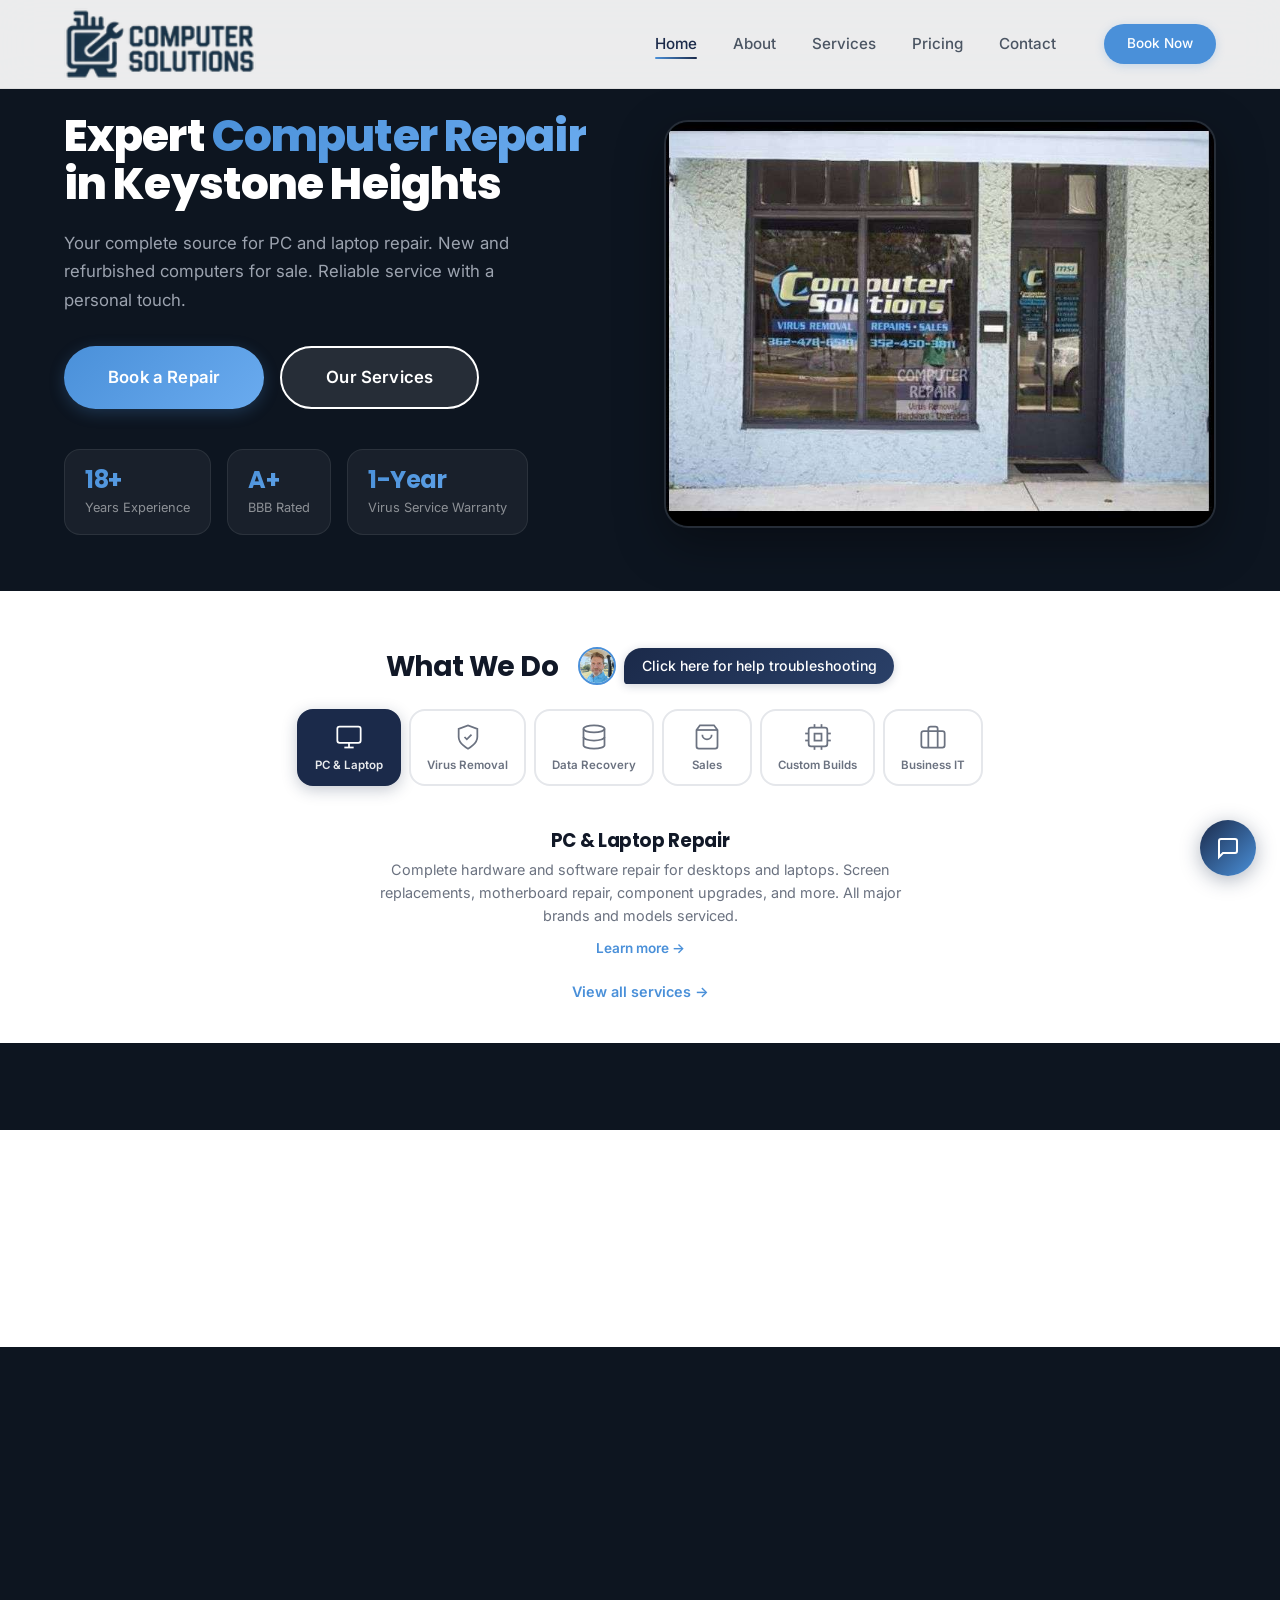
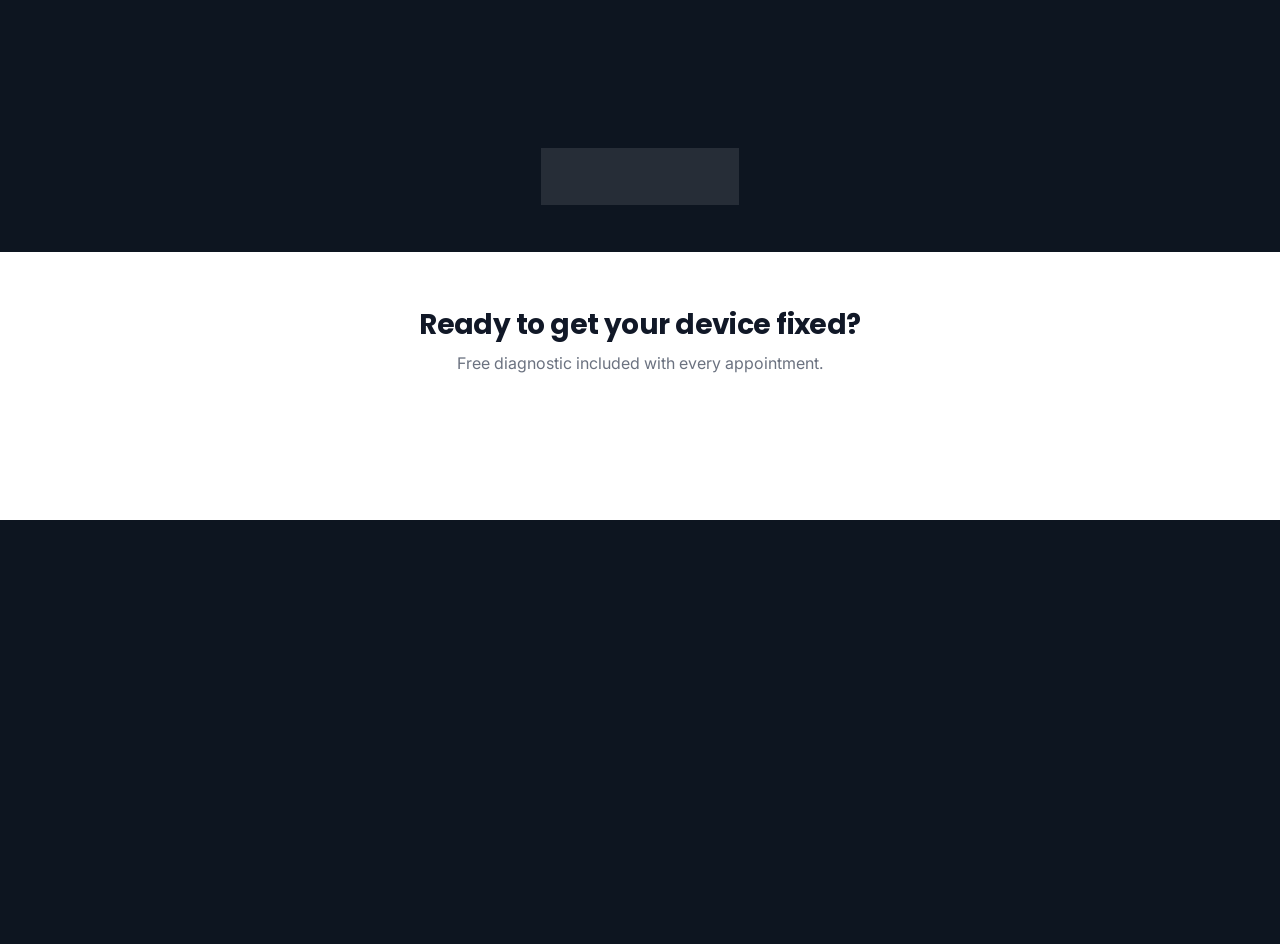
==== commit e6d0d44d: "Update: 1-year virus warranty, 18+ years in business (since 2008) Changed across all pages, chatbot," ====
--- a/index.html
+++ b/index.html
@@ -9,7 +9,7 @@
   <title>Computer Solutions | Computer Repair & IT Services | Keystone Heights FL</title>
   <link rel="preconnect" href="https://fonts.googleapis.com" crossorigin>
   <link rel="preconnect" href="https://fonts.gstatic.com" crossorigin>
-  <link href="https://fonts.googleapis.com/css2?family=Inter:wght@400;500;600;700&family=Poppins:wght@700&display=swap" rel="stylesheet">
+  <link rel="preload" href="https://fonts.googleapis.com/css2?family=Inter:wght@400;500;600;700&family=Poppins:wght@700&display=swap" as="style" onload="this.onload=null;this.rel='stylesheet'"><noscript><link rel="stylesheet" href="https://fonts.googleapis.com/css2?family=Inter:wght@400;500;600;700&family=Poppins:wght@700&display=swap"></noscript>
   <link rel="preload" href="images/cs-logo.png" as="image">
   <link rel="stylesheet" href="css/styles.css">
 </head>
@@ -47,7 +47,7 @@
           </div>
           <div class="hero-stats">
             <div class="hero-stat">
-              <h3>14+</h3>
+              <h3>18+</h3>
               <p>Years Experience</p>
             </div>
             <div class="hero-stat">
@@ -55,7 +55,7 @@
               <p>BBB Rated</p>
             </div>
             <div class="hero-stat">
-              <h3>90-Day</h3>
+              <h3>1-Year</h3>
               <p>Virus Service Warranty</p>
             </div>
           </div>
@@ -128,7 +128,7 @@
         </div>
         <div class="hp-why-item">
           <svg viewBox="0 0 24 24" fill="none" stroke="currentColor" stroke-width="1.5"><path d="M12 22s8-4 8-10V5l-8-3-8 3v7c0 6 8 10 8 10z"/></svg>
-          <strong>90-Day Warranty</strong>
+          <strong>1-Year Warranty</strong>
         </div>
       </div>
     </div>
@@ -234,7 +234,7 @@
           <a href="index.html" class="logo">
             <img src="images/cs-logo.png" alt="Computer Solutions" class="footer-logo">
           </a>
-          <p>Your source for computer sales, service, and repair in Keystone Heights, FL. Serving the community since 2011.</p>
+          <p>Your source for computer sales, service, and repair in Keystone Heights, FL. Serving the community since 2008.</p>
         </div>
         <div>
           <h4>Quick Links</h4>
@@ -366,8 +366,8 @@
     </div>
   </div>
 
-  <script src="js/config.js"></script>
-  <script src="js/main.js"></script>
+  <script defer src="js/config.js"></script>
+  <script defer src="js/main.js"></script>
   <script defer src="js/chatbot.js"></script>
   <script defer src="js/reviews.js"></script>
 </body>
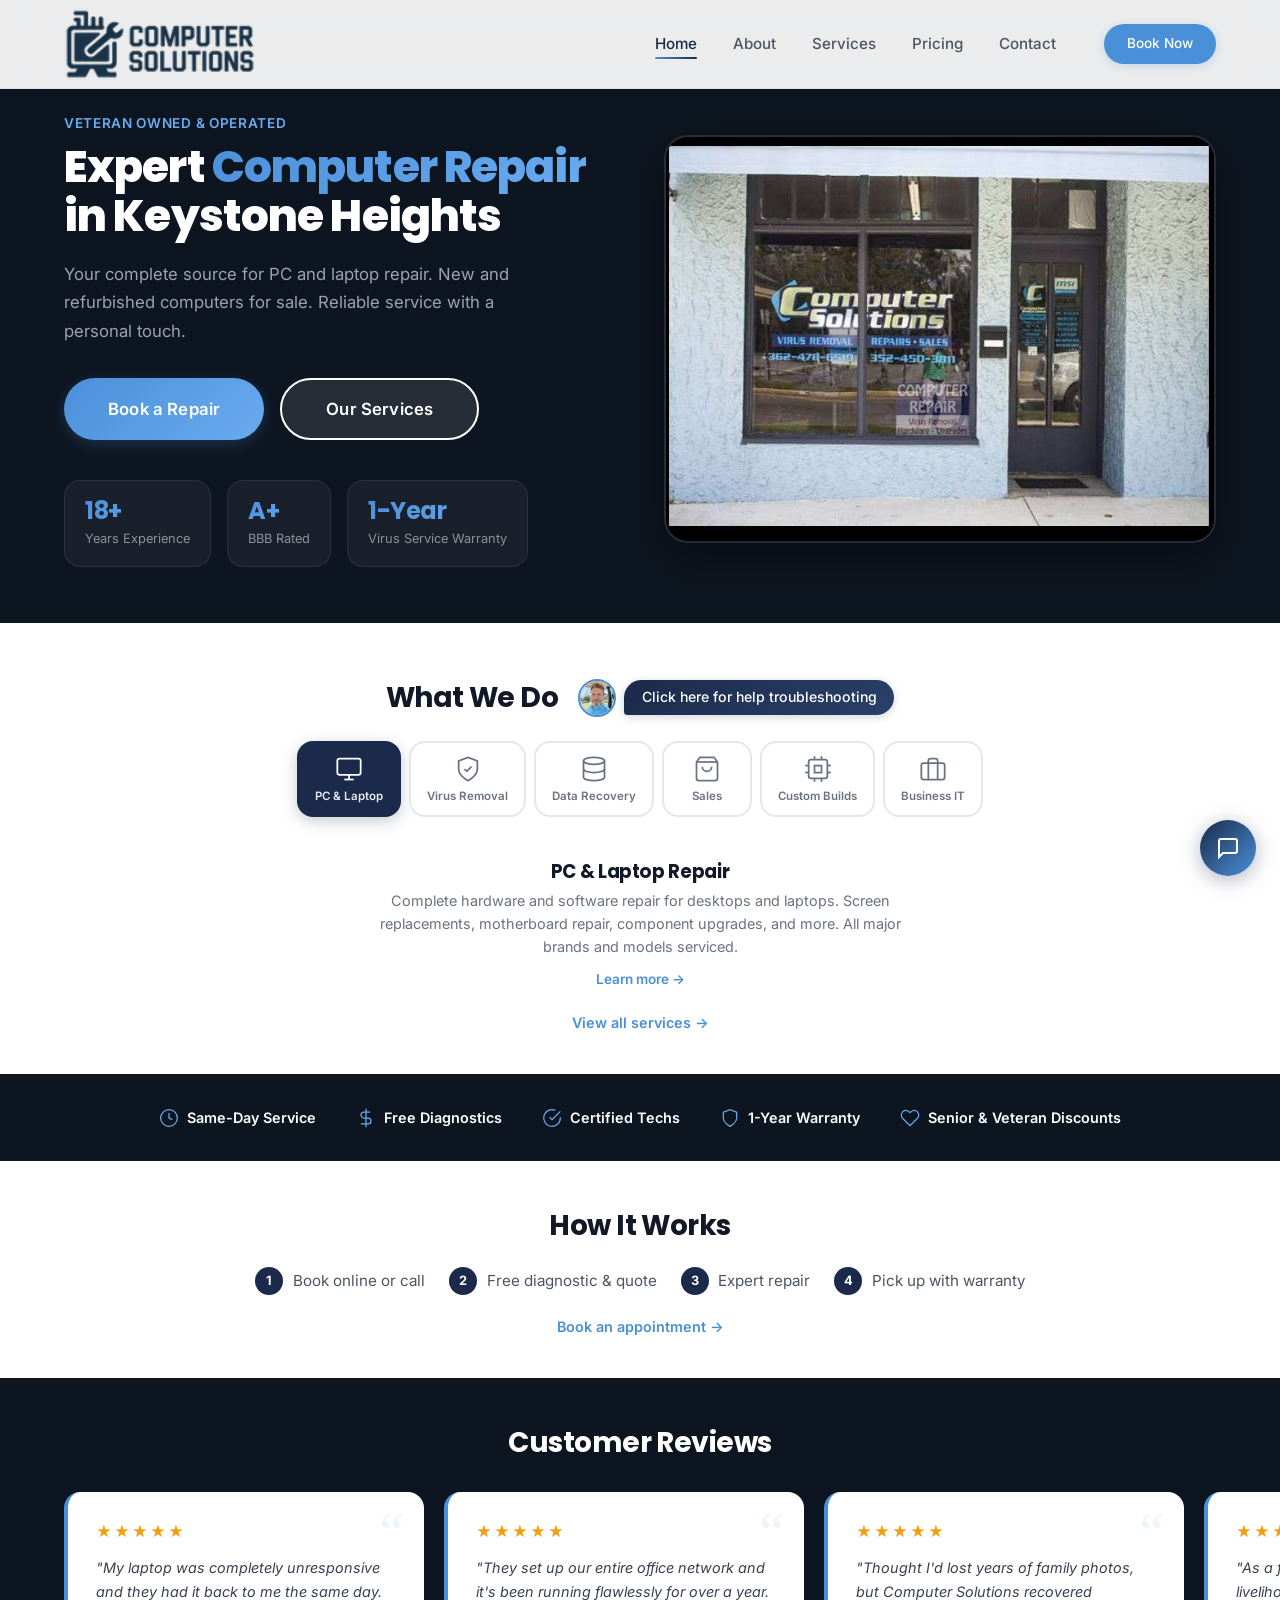
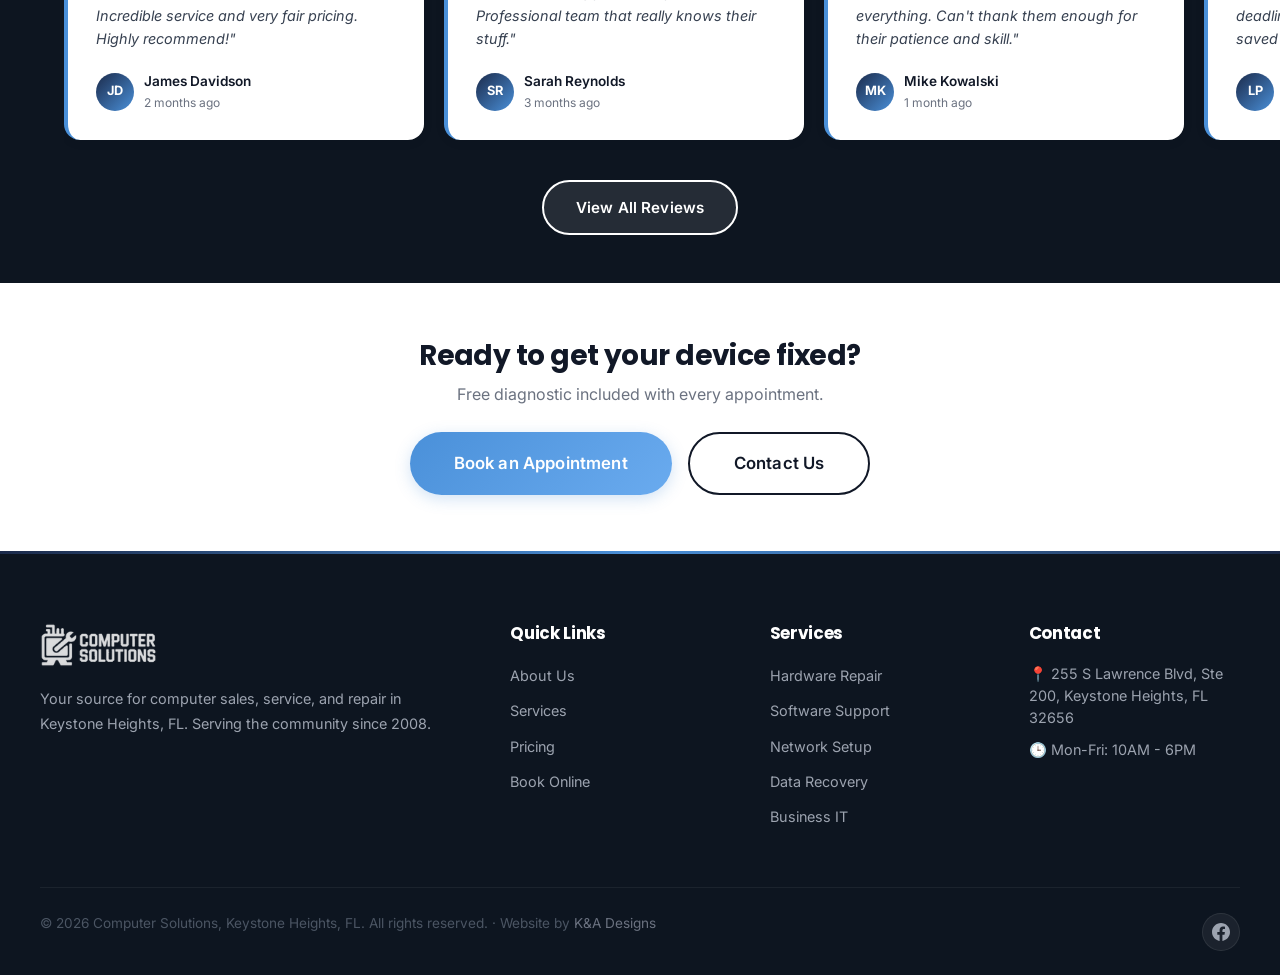
==== commit c103ad96: "Remove all phone numbers and emails from entire site - Removed phone/email from all footers (6 pages" ====
--- a/index.html
+++ b/index.html
@@ -4,6 +4,11 @@
   <meta charset="UTF-8">
   <link rel="icon" href="favicon.ico" type="image/x-icon">
   <link rel="apple-touch-icon" href="images/favicon-180.png">
+    <meta property="og:type" content="website">
+  <meta property="og:title" content="Computer Solutions | Computer Repair & IT Services | Keystone Heights FL">
+  <meta property="og:description" content="Expert computer repair, IT support, and technology services in Keystone Heights, FL.">
+  <meta property="og:image" content="/images/og-image.jpg">
+  <meta name="twitter:card" content="summary_large_image">
   <meta name="viewport" content="width=device-width, initial-scale=1.0">
   <meta name="description" content="Computer Solutions - Professional computer repair, IT support, and technology services in Keystone Heights, FL.">
   <title>Computer Solutions | Computer Repair & IT Services | Keystone Heights FL</title>
@@ -39,6 +44,7 @@
     <div class="container">
       <div class="hero-split-grid">
         <div class="hero-text">
+          <p style="color:var(--accent-light);font-size:0.85rem;font-weight:600;letter-spacing:0.05em;margin-bottom:0.5rem;">VETERAN OWNED & OPERATED</p>
           <h1>Expert <span>Computer Repair</span> in Keystone Heights</h1>
           <p>Your complete source for PC and laptop repair. New and refurbished computers for sale. Reliable service with a personal touch.</p>
           <div class="hero-buttons">
@@ -129,6 +135,10 @@
         <div class="hp-why-item">
           <svg viewBox="0 0 24 24" fill="none" stroke="currentColor" stroke-width="1.5"><path d="M12 22s8-4 8-10V5l-8-3-8 3v7c0 6 8 10 8 10z"/></svg>
           <strong>1-Year Warranty</strong>
+        </div>
+        <div class="hp-why-item">
+          <svg viewBox="0 0 24 24" fill="none" stroke="currentColor" stroke-width="1.5"><path d="M20.84 4.61a5.5 5.5 0 0 0-7.78 0L12 5.67l-1.06-1.06a5.5 5.5 0 0 0-7.78 7.78l1.06 1.06L12 21.23l7.78-7.78 1.06-1.06a5.5 5.5 0 0 0 0-7.78z"/></svg>
+          <strong>Senior & Veteran Discounts</strong>
         </div>
       </div>
     </div>
@@ -259,8 +269,6 @@
           <h4>Contact</h4>
           <ul class="footer-contact">
             <li>&#128205; 255 S Lawrence Blvd, Ste 200, Keystone Heights, FL 32656</li>
-            <li>&#128222; (352) 478-6519</li>
-            <li>&#9993; chaiyz@att.net</li>
             <li>&#128338; Mon-Fri: 10AM - 6PM</li>
           </ul>
         </div>
@@ -360,7 +368,7 @@
         <div class="form-success-inline" id="modalContactSuccess">
           <div class="success-icon">&#10003;</div>
           <h4>Request Sent!</h4>
-          <p>We'll get back to you shortly. Or call us now at <a href="tel:3524786519" style="color:var(--accent);font-weight:600;">(352) 478-6519</a></p>
+          <p>We'll get back to you shortly!</p>
         </div>
       </div>
     </div>
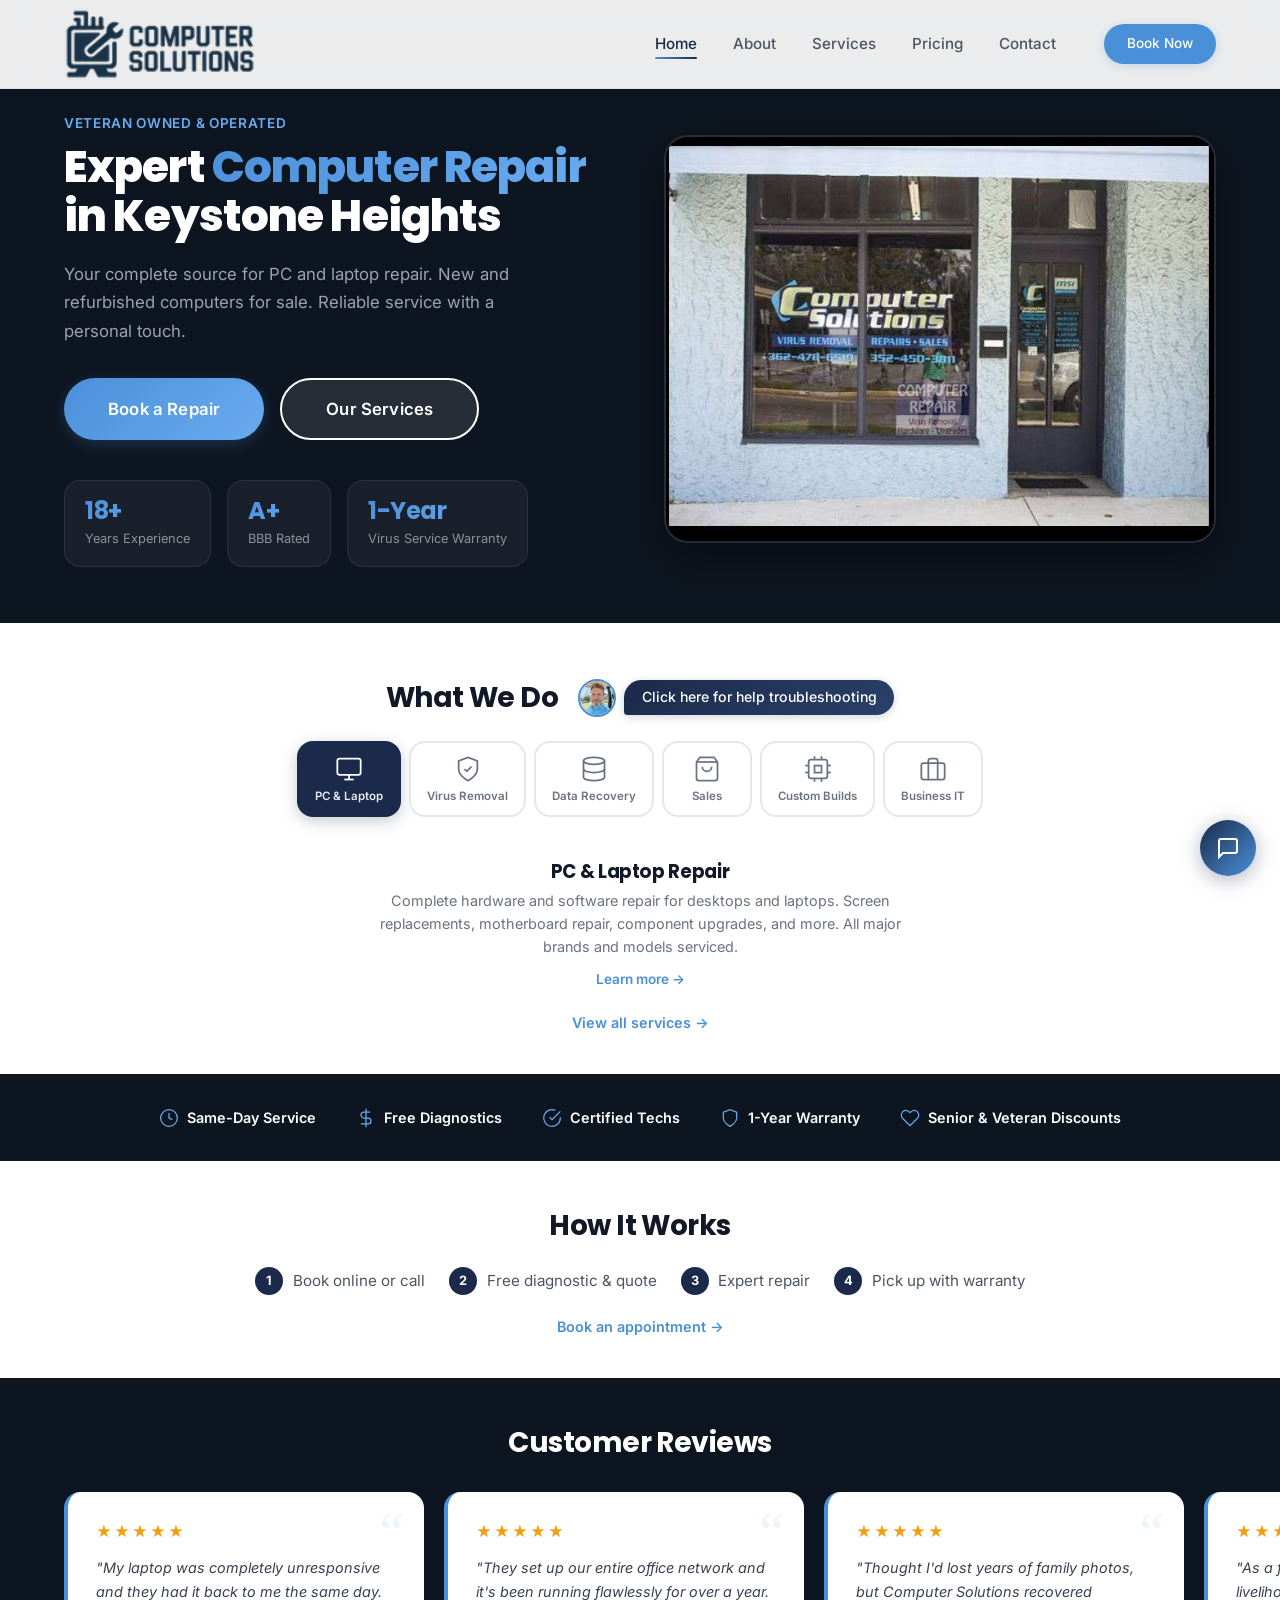
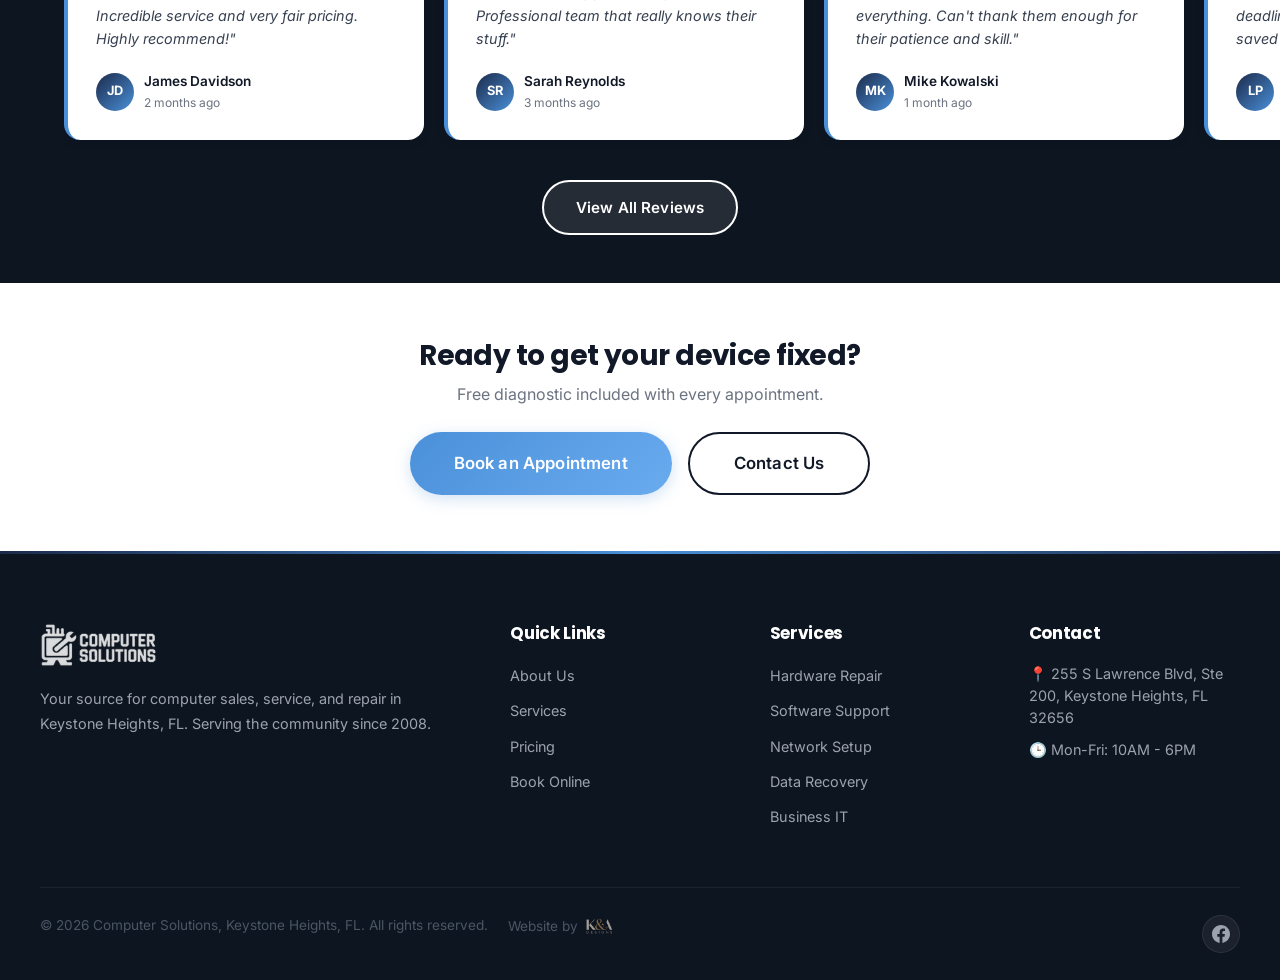
==== commit 25ec7e28: "Replace K&A Designs text with logo image in footer Swapped text link for the K&A Designs logo (28px " ====
--- a/index.html
+++ b/index.html
@@ -219,7 +219,7 @@
         <div class="reviews-modal-grid" id="reviewsModalGrid"></div>
       </div>
       <div class="reviews-modal-footer">
-        <a href="https://www.google.com/maps/place/?q=place_id:YOUR_PLACE_ID" target="_blank" rel="noopener">View on Google Maps &rarr;</a>
+        <a href="https://www.google.com/maps/place/ComputerSolutions+Keystone/@29.784082,-82.0334501,17z/" target="_blank" rel="noopener">View on Google Maps &rarr;</a>
       </div>
     </div>
   </div>
@@ -274,7 +274,7 @@
         </div>
       </div>
       <div class="footer-bottom">
-        <p>&copy; 2026 Computer Solutions, Keystone Heights, FL. All rights reserved. · Website by <a href="https://kandadesigners.com/" target="_blank" rel="noopener" style="color:var(--gray-500);">K&amp;A Designs</a></p>
+        <p>&copy; 2026 Computer Solutions, Keystone Heights, FL. All rights reserved. <span style="display:inline-flex;align-items:center;gap:0.4rem;margin-left:1rem;">Website by <a href="https://kandadesigners.com/" target="_blank" rel="noopener"><img src="images/logo-new.png" alt="K&A Designs" style="height:28px;vertical-align:middle;opacity:0.7;"></a></span></p>
         <div class="footer-social">
           <a href="https://www.facebook.com/cskeystone/" aria-label="Facebook" target="_blank" rel="noopener"><svg width="18" height="18" viewBox="0 0 24 24" fill="currentColor"><path d="M24 12.073c0-6.627-5.373-12-12-12s-12 5.373-12 12c0 5.99 4.388 10.954 10.125 11.854v-8.385H7.078v-3.47h3.047V9.43c0-3.007 1.792-4.669 4.533-4.669 1.312 0 2.686.235 2.686.235v2.953H15.83c-1.491 0-1.956.925-1.956 1.874v2.25h3.328l-.532 3.47h-2.796v8.385C19.612 23.027 24 18.062 24 12.073z"/></svg></a>
         </div>
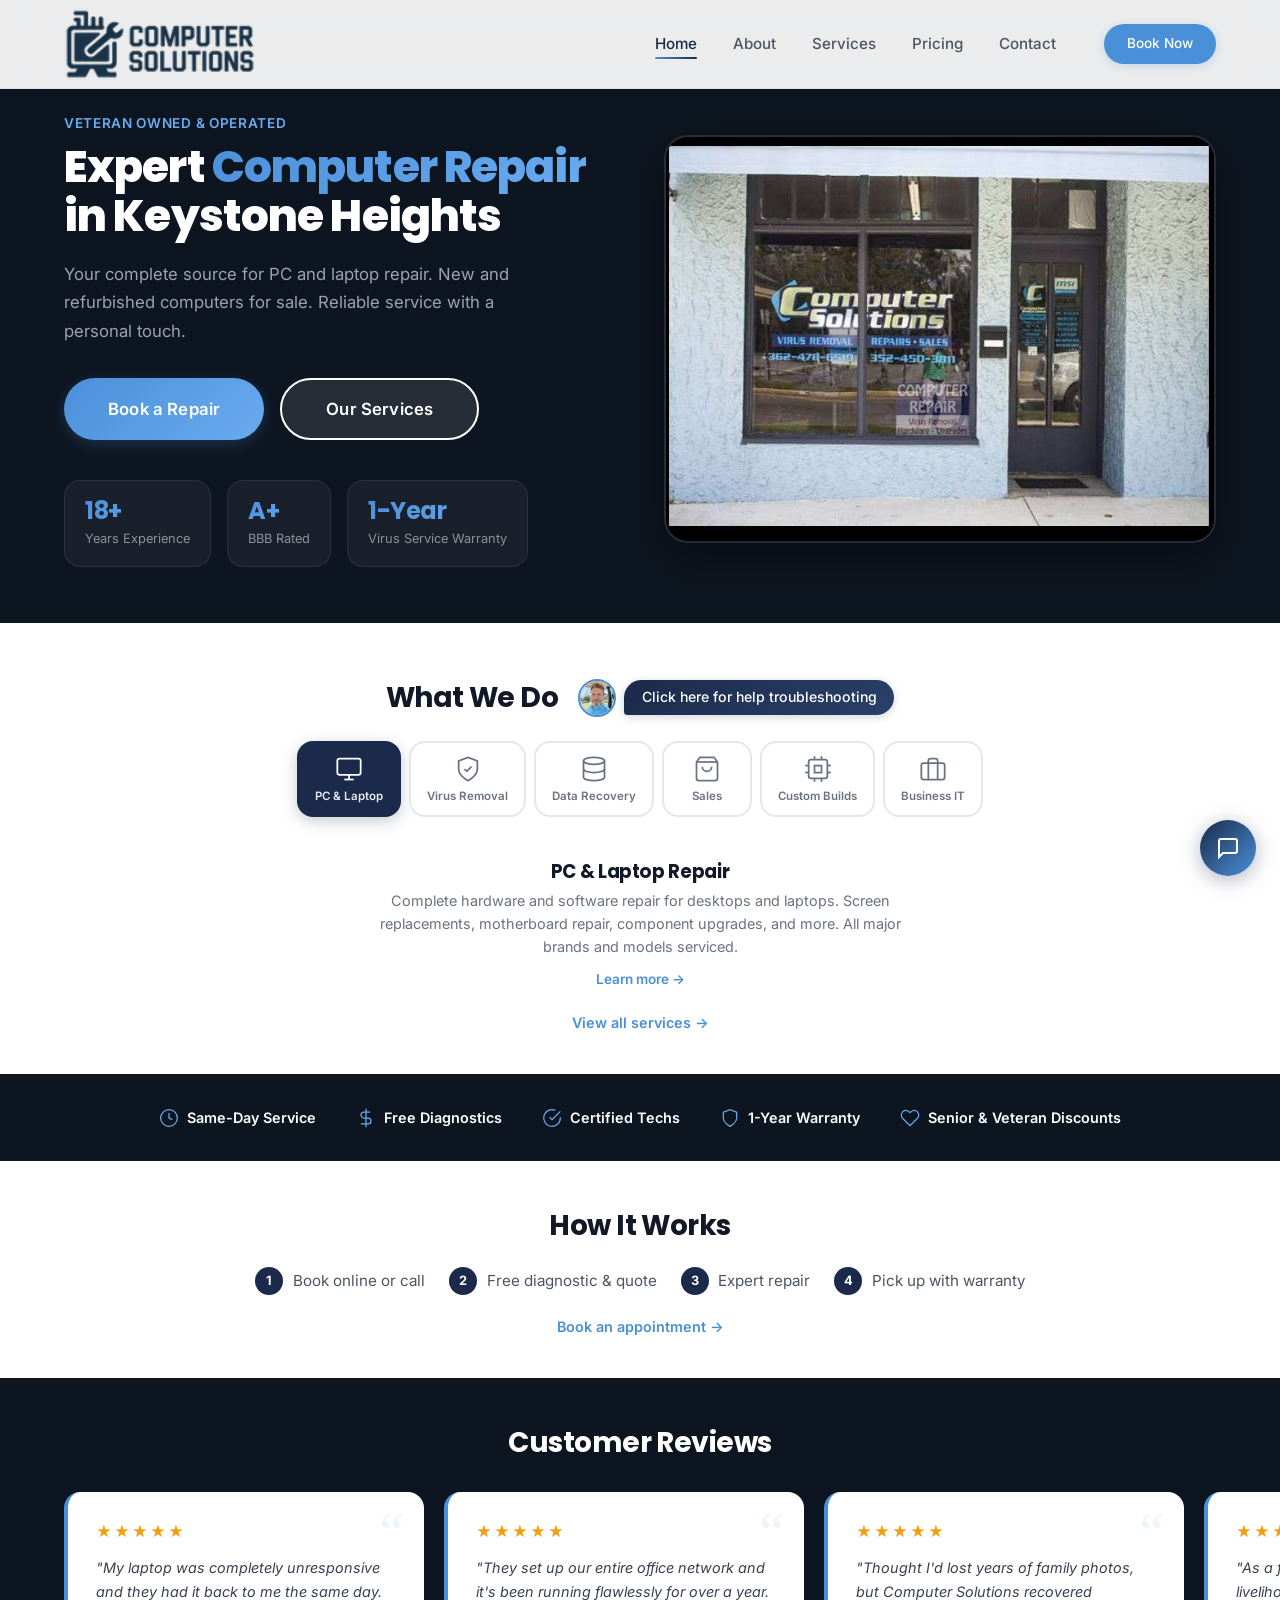
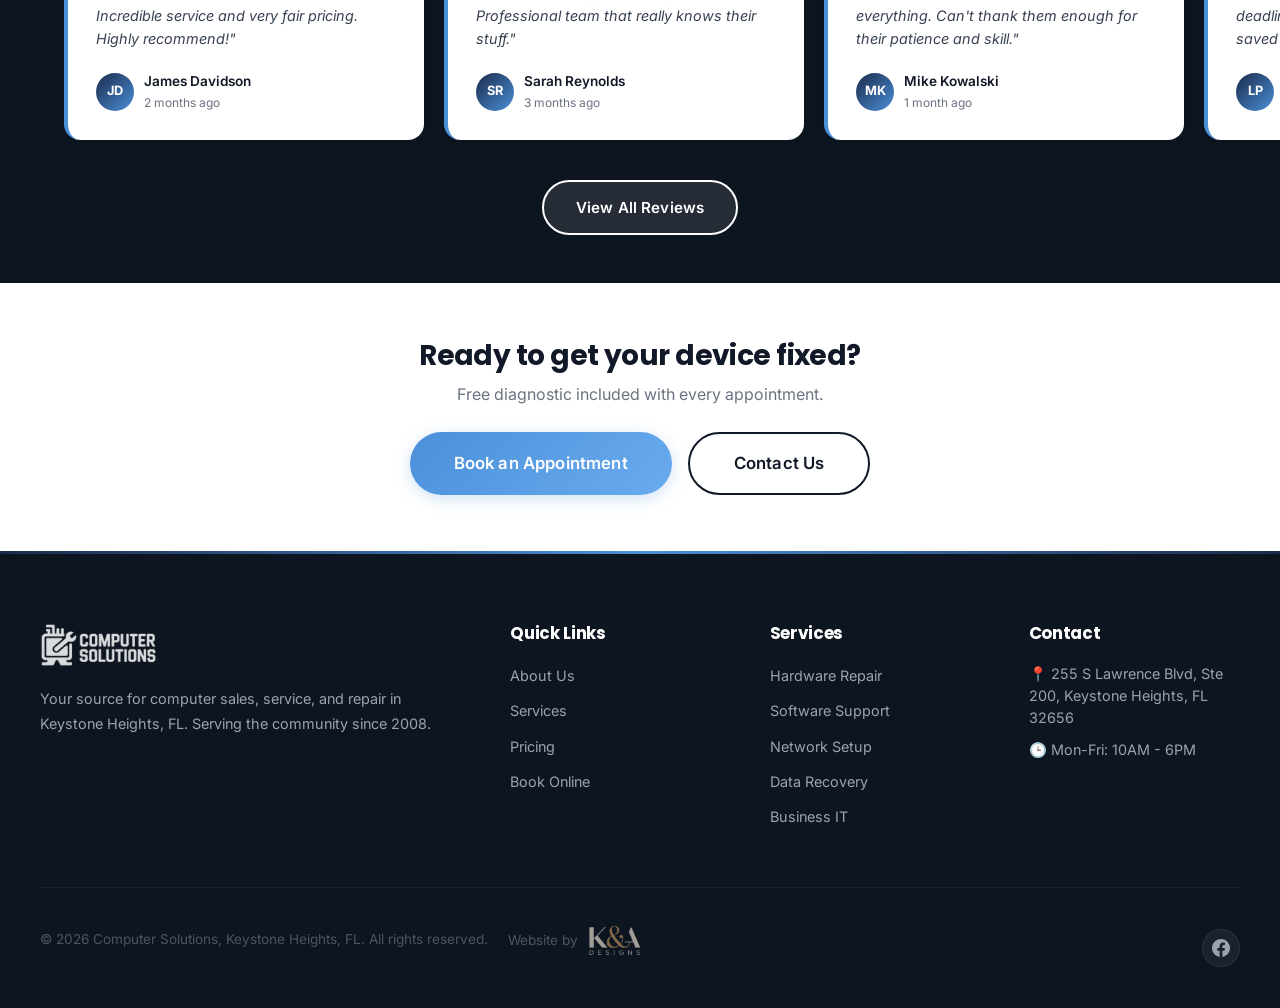
==== commit 4231e11c: "Double K&A Designs logo size in footer (28px -> 56px) Co-Authored-By: Claude Opus 4.6 (1M context) <" ====
--- a/index.html
+++ b/index.html
@@ -274,7 +274,7 @@
         </div>
       </div>
       <div class="footer-bottom">
-        <p>&copy; 2026 Computer Solutions, Keystone Heights, FL. All rights reserved. <span style="display:inline-flex;align-items:center;gap:0.4rem;margin-left:1rem;">Website by <a href="https://kandadesigners.com/" target="_blank" rel="noopener"><img src="images/logo-new.png" alt="K&A Designs" style="height:28px;vertical-align:middle;opacity:0.7;"></a></span></p>
+        <p>&copy; 2026 Computer Solutions, Keystone Heights, FL. All rights reserved. <span style="display:inline-flex;align-items:center;gap:0.4rem;margin-left:1rem;">Website by <a href="https://kandadesigners.com/" target="_blank" rel="noopener"><img src="images/logo-new.png" alt="K&A Designs" style="height:56px;vertical-align:middle;opacity:0.7;"></a></span></p>
         <div class="footer-social">
           <a href="https://www.facebook.com/cskeystone/" aria-label="Facebook" target="_blank" rel="noopener"><svg width="18" height="18" viewBox="0 0 24 24" fill="currentColor"><path d="M24 12.073c0-6.627-5.373-12-12-12s-12 5.373-12 12c0 5.99 4.388 10.954 10.125 11.854v-8.385H7.078v-3.47h3.047V9.43c0-3.007 1.792-4.669 4.533-4.669 1.312 0 2.686.235 2.686.235v2.953H15.83c-1.491 0-1.956.925-1.956 1.874v2.25h3.328l-.532 3.47h-2.796v8.385C19.612 23.027 24 18.062 24 12.073z"/></svg></a>
         </div>
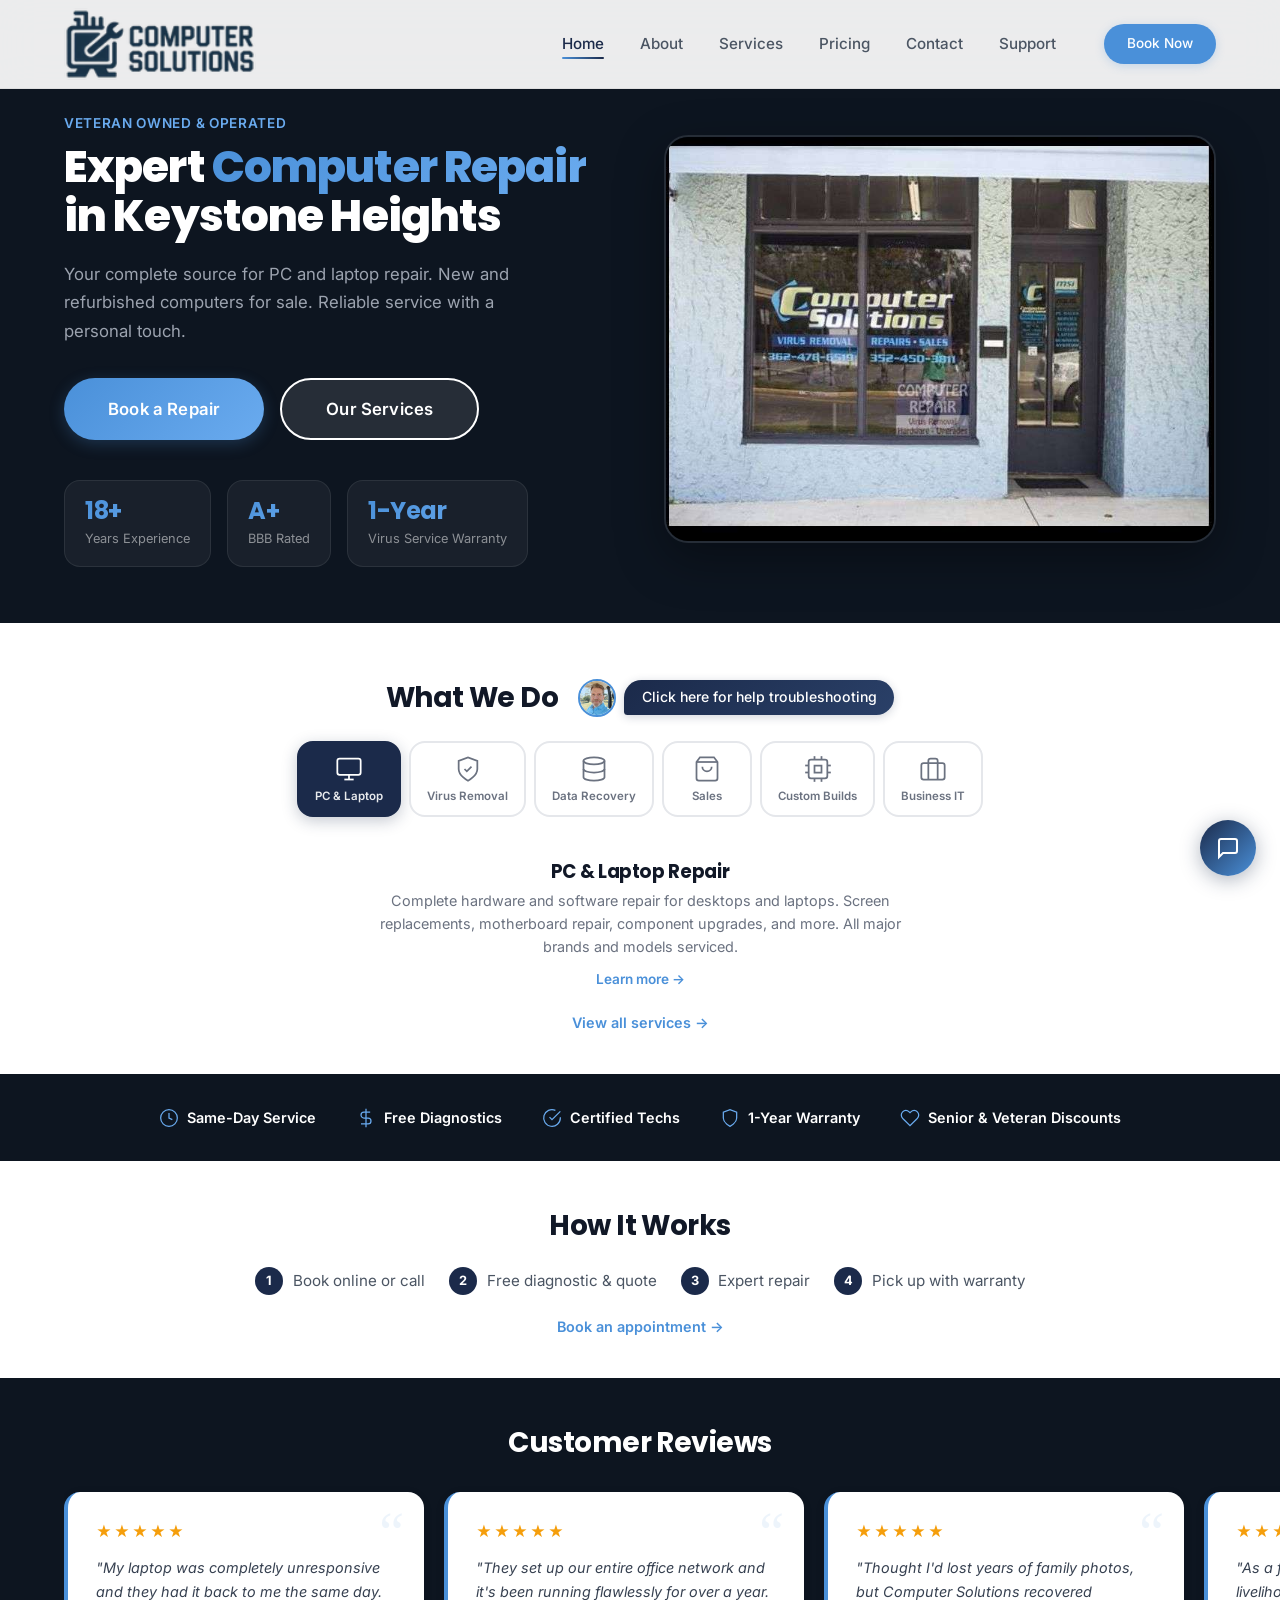
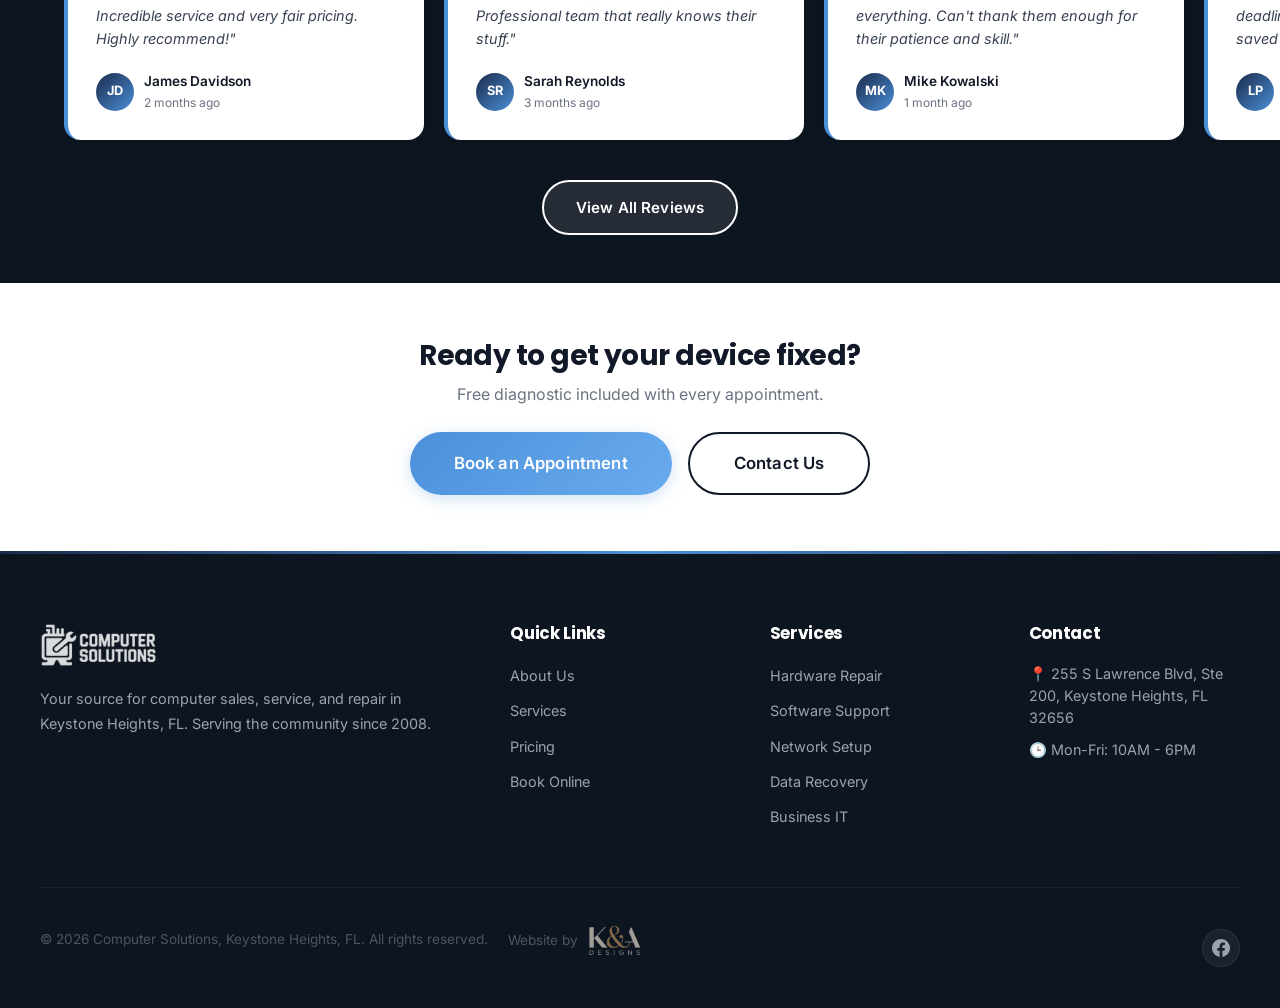
==== commit 8b90f4da: "Add Customer Support page with photo upload - New support.html page for existing customers - Form: n" ====
--- a/index.html
+++ b/index.html
@@ -31,6 +31,7 @@
         <li><a href="services.html">Services</a></li>
         <li><a href="pricing.html">Pricing</a></li>
         <li><a href="contact.html">Contact</a></li>
+        <li><a href="support.html">Support</a></li>
         <li class="nav-cta"><a href="#" data-open-contact class="btn btn-primary">Book Now</a></li>
       </ul>
       <button class="mobile-toggle" id="mobileToggle" aria-label="Toggle menu">
